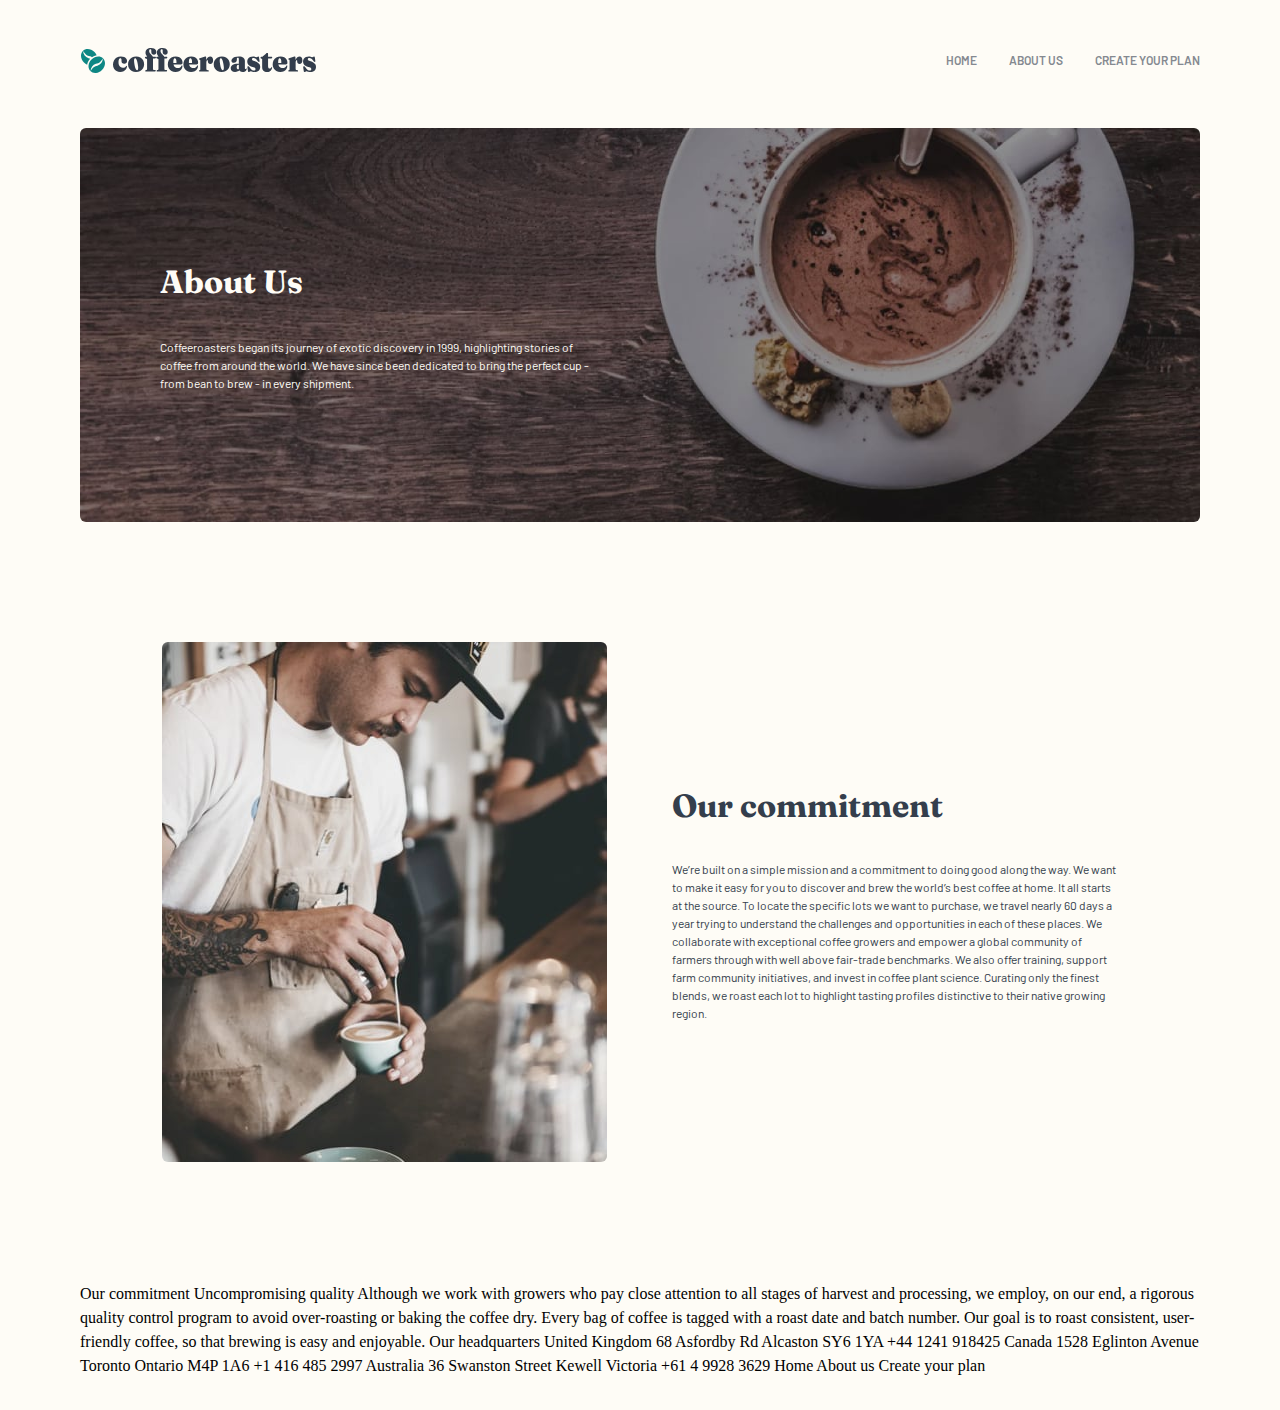
==== about.html @ 75336b0c "add about-commitment style" ====
<!DOCTYPE html>
<html lang="en">

<head>
  <meta charset="UTF-8">
  <meta name="viewport" content="width=device-width, initial-scale=1.0">

  <link rel="icon" type="image/png" sizes="32x32" href="./assets/favicon-32x32.png">

  <link rel="preconnect" href="https://fonts.googleapis.com">
  <link rel="preconnect" href="https://fonts.gstatic.com" crossorigin>
  <link href="https://fonts.googleapis.com/css2?family=Barlow:ital,wght@0,100;0,200;0,300;0,400;0,500;0,600;0,700;0,800;0,900;1,100;1,200;1,300;1,400;1,500;1,600;1,700;1,800;1,900&family=Fraunces:ital,opsz,wght@0,9..144,100..900;1,9..144,100..900&display=swap" rel="stylesheet">

  <link rel="stylesheet" href="index.css">
  <link rel="stylesheet" href="about.css">
  <script src="index.js" defer></script>

  <title>Frontend Mentor | Coffeeroasters subscription site</title>
</head>

<body>
  <header class="primary-header flex">
    <a href="index.html" class="logo"><img src="assets/shared/desktop/logo.svg" alt="Coffee Rosaters"></a>

    <button class="mobile-nav-toggle" aria-controls="primary-nav">
      <span class="sr-only" aria-expanded="false">Menu</span>
    </button>

    <nav class="primary-nav" id="primary-nav">
      <ul class="nav flex">
        <li><a href="index.html">Home</a></li>
        <li><a href="about.html">About Us</a></li>
        <li><a href="plan.html">Create Your Plan</a></li>
      </ul>
    </nav>
  </header>

  <main>
    <!-- banner -->
    <section class="banner text-light grid">
      <picture class="illustration">
        <source srcset="assets/about/desktop/image-hero-whitecup.jpg" media="(min-width:55rem)">
        <source srcset="assets/about/tablet/image-hero-whitecup.jpg" media="(min-width:35rem)">
        <img src="assets/about/mobile/image-hero-whitecup.jpg" alt="White cup coffee">
      </picture>

      <div class="banner-intro flex">
        <h1 class="fs-400">About Us</h1>
        <p class="ff-sans-2 fs-100">Coffeeroasters began its journey of exotic discovery in 1999, highlighting stories of 
        coffee from around the world. We have since been dedicated to bring the perfect cup - from 
        bean to brew - in every shipment.</p>
      </div>
    </section>

    <section class="commitment wrapper text-dark-grey grid">
      <picture>
        <source srcset="assets/about/desktop/image-commitment.jpg" media="(min-width:55rem)">
        <source srcset="assets/about/tablet/image-commitment.jpg" media="(min-width:35rem)">
        <img src="assets/about/mobile/image-commitment.jpg" alt="A guy is doing braista">
      </picture>

      <div class="commitment-content text-dark-grey">
        <h1>Our commitment</h1>
        <p class="ff-sans-2 fs-100">We’re built on a simple mission and a commitment to doing good along the way. We want to make it easy for you to discover and brew the world’s best coffee at home. It all starts at the source. To locate the specific lots we want to purchase, we travel nearly 60 days a year trying to understand the challenges and opportunities in each of these places. We collaborate with exceptional coffee growers and empower a global community of farmers through with well above fair-trade benchmarks. We also offer training, support farm community initiatives, and invest in coffee plant science. Curating only the finest blends, we roast each lot to highlight tasting profiles distinctive to their native growing region.
      </p>
      </div>
    </section>
  </main>
  Our commitment
  
  
  Uncompromising quality
  Although we work with growers who pay close attention to all stages of harvest and processing, 
  we employ, on our end, a rigorous quality control program to avoid over-roasting or baking the 
  coffee dry. Every bag of coffee is tagged with a roast date and batch number. Our goal is to roast 
  consistent, user-friendly coffee, so that brewing is easy and enjoyable.

  Our headquarters

  United Kingdom
  68 Asfordby Rd
  Alcaston
  SY6 1YA
  +44 1241 918425

  Canada
  1528 Eglinton Avenue
  Toronto
  Ontario M4P 1A6
  +1 416 485 2997

  Australia
  36 Swanston Street
  Kewell
  Victoria
  +61 4 9928 3629

  Home
  About us
  Create your plan
</body>

</html>
---- index.css ----
/* ------------------- */
/* Custom properties   */
/* ------------------- */

:root {
  /* colors */
  --clr-dark-cyan: 179 81% 29%;
  --clr-cyan: 179 55% 61%;
  --clr-dark-grey-blue: 215 19% 25%;
  --clr-pale: 25 94% 86%;
  --clr-light-cream: 43 78% 98%;
  --clr-grey: 215 5% 54%;

  /* font-sizes */
  --fs-100: .75rem;
  --fs-200: 1rem;
  --fs-300: 1.5rem;
  --fs-400: 2rem;
  --fs-500: 2.5rem;
  --fs-600: 4.5rem;
  --fs-700: 9.374rem;

  /* font-families */
  --ff-sans-1: "Fraunces", sans-serif;
  --ff-sans-2: "Barlow", sans-serif;
}

/* ------------------- */
/* Reset               */
/* ------------------- */

/* https://piccalil.li/blog/a-modern-css-reset */

/* Box sizing rules */
*,
*::before,
*::after {
  box-sizing: border-box;
}

/* Remove default margin */
body,
h1,
h2,
h3,
h4,
p,
figure,
blockquote,
dl,
dd {
  margin: 0;
  padding: 0;
}

/* Remove list styles on ul, ol elements with a list role, which suggests default styling will be removed */
ul[role='list'],
ol[role='list'] {
  list-style: none;
}

/* Set core root defaults */
html:focus-within {
  scroll-behavior: smooth;
}

/* Set core body defaults */
body {
  min-height: 100vh;
  text-rendering: optimizeSpeed;
  line-height: 1.5;
}

/* A elements that don't have a class get default styles */
a:not([class]) {
  text-decoration-skip-ink: auto;
}

/* Make images easier to work with */
img,
picture {
  max-width: 100%;
  display: block;
}

/* Inherit fonts for inputs and buttons */
input,
button,
textarea,
select {
  font: inherit;
}

/* Remove all animations, transitions and smooth scroll for people that prefer not to see them */
@media (prefers-reduced-motion: reduce) {
  html:focus-within {
   scroll-behavior: auto;
  }
  
  *,
  *::before,
  *::after {
    animation-duration: 0.01ms !important;
    animation-iteration-count: 1 !important;
    transition-duration: 0.01ms !important;
    scroll-behavior: auto !important;
  }
}

/* ------------------- */
/* Utility             */
/* ------------------- */

/* general */

body {
  padding: 2rem 1rem;
  background-color: hsl(var(--clr-light-cream));
}

@media (min-width: 50rem) {
  body {
    padding-inline: 5rem; 
  }
}

main {
  width: 100%;
}

.flex {
  display: flex;
  gap: var(--gap, 1rem);
}

.grid {
  display: grid;
  gap: var(--gap, 1rem);
}

.sr-only {
  display: none;
  position: absolute; 
  width: 1px;
  height: 1px;
  padding: 0;
  margin: -1px; 
  overflow: hidden;
  clip: rect(0, 0, 0, 0);
  white-space: nowrap; /* added line */
  border: 0;
}

a {
  text-decoration: none;
}

.text-center {
  text-align: center;
}

@media (min-width: 50rem) {
  .wrapper {
    padding-inline: 5.125rem;
  }
}

.item {
  display: grid;
  grid-template-columns: subgrid;
  gap: var(--gap, 1rem);
}

.item .img {
  justify-self: center;
}

@media (min-width: 35rem) {
  .item {
    text-align: left;
    grid-column: span 2;
    align-items: center;
  }
}

@media (min-width: 50rem) {
  .item {
    text-align: center;
    grid-column: span 1;
    grid-template-rows: 1fr 1fr;
    place-content: center;
  }

  .content {
    align-self: start;
  }

  .item .img {
    align-self: center;
    justify-self: center;
  }
}

/* colors */

.bg-dark-cyan { background-color: hsl( var(--clr-dark-cyan) );}
.bg-dark-grey { background-color: hsl( var(--clr-dark-grey-blue) );}
.bg-pale { background-color: hsl( var(--clr-pale) );}
.bg-light { background-color: hsl( var(--clr-light-cream) );}
.bg-grey { background-color: hsl( var(--clr-grey) );}

.text-dark-cyan { color: hsl( var(--clr-dark-cyan) );}
.text-dark-grey { color: hsl( var(--clr-dark-grey-blue) );}
.text-pale { color: hsl( var(--clr-pale) );}
.text-light { color: hsl( var(--clr-light-cream) );}
.text-grey { color: hsl( var(--clr-grey) );}

/* typhography */

h1, h2, .ff-sans-1 { font-family: var(--ff-sans-1);}
p, .ff-sans-2 { font-family: var(--ff-sans-2);}

.fs-100 { font-size: var(--fs-100);}

.fs-200 { font-size: var(--fs-200);}

.fs-300 { font-size: var(--fs-300); }

.fs-400 { font-size: var(--fs-400);}

.fs-500 { font-size: var(--fs-500); }

.fs-600 { font-size: var(--fs-600); }

.fs-700 {
  font-size: var(--fs-700);
  text-transform: lowercase;
}      

/* ------------------- */
/* Components          */
/* ------------------- */

.btn {
  padding: .875rem 2rem;
  border-radius: 6px;
  font-family: var(--ff-sans-1);
  font-size: 1.125rem;
  font-weight: 700;
  line-height: 2;
  color: hsl(var(--clr-light-cream) );
  background-color: hsl( var(--clr-dark-cyan) );
}

.btn:hover {
  background-color: hsl( var(--clr-cyan) );
  cursor: pointer;
}

.opt {
  padding: 2rem;
  border-radius: 6px;
  color: hsl( var(--clr-dark-grey-blue) );
}

.opt:hover {
  background-color: hsl( var(--pale) );
  cursor: pointer;
}

.opt:active {
  background-color: hsl( var(--clr-dark-grey-blue) );
  color: hsl( var(--clr-light-cream) );
}

.nav {
  --gap: 2rem;
  list-style: none;
  padding-inline-start: 0;
}

.nav a {
  font-family: var(--ff-sans-2);
  font-size: var(--fs-100);
  color: hsl(var(--clr-grey));
  font-weight: 600;
  text-transform: uppercase;
}

/* ------------------- */
/* Layout              */
/* ------------------- */

/* header */

.primary-header {
  justify-content: space-between;
  align-items: center;
  margin-bottom: 2.5rem;
}

.mobile-nav-toggle {
  display: none;
}

/* navigation */

.primary-nav a:hover {
  color:hsl( var(--clr-dark-grey-blue) );
}

@media (max-width: 35rem) {
  .primary-nav {
    display: none;

    position: fixed;
    inset: 3.8rem 1rem 0 1rem;
    background: hsl(var(--clr-light-cream) / .9);
    backdrop-filter: blur(.1rem);
    padding-top: 2rem;
  }

  .primary-nav[data-visible] {
    display: block;
  }

  .primary-nav > ul {
    display: grid;
    text-align: center;
    gap: 2rem;
  }

  .primary-nav a {
    font-family: var(--ff-sans-1);
    color: hsl( var(--clr-dark-grey-blue));
    font-size: var(--fs-200);
  }

  .mobile-nav-toggle {
    display: block;
    width: 1rem;
    aspect-ratio: 1;
    border: 0;
    background-color: transparent;
    background-image: url('assets/shared/mobile/icon-hamburger.svg');
    background-repeat: no-repeat;
    background-position: center;
  }

  .mobile-nav-toggle[aria-expanded="true"] {
    background-image: url('assets/shared/mobile/icon-close.svg');
  }
}

/* main */
section {
  margin-bottom: 7.5rem;
}

/* banner */

.banner {
  --gap: 1.875rem; 
  justify-items: center;
  align-items: center;
}

.banner > * {
  grid-column: 1/-1;
  grid-row: 1/-1;
}

.illustration {
  width: 100%;
}

.illustration img {
  border-radius: 6px;
  width: 100%;
}

.banner-intro {
  text-align: center;
  padding-inline: 1.375rem;
  flex-direction: column;
}

@media (min-width: 35rem) {
  .banner-intro {
    grid-column: 1/2;
    grid-row: 1/2;
    text-align: left;
    align-items: flex-start;
    gap: 2rem;
    padding-inline-start: min(5rem, 10%);
    padding-inline-end: min(10rem, 30%);
  }
}

@media (min-width: 50rem) {
  .banner-intro  p{
    padding-inline-end: max(10rem, 50%);
  }
}

/* collections */

.collections {
  --gap: 3rem;
}

.coffee img {
  max-width: 60%;
  position: relative;
  transform: translate(40%);
}

.content h2 {
  margin-bottom: 1rem;
}

.collections p {
  padding-inline: 4rem;
}

@media (min-width: 35rem) {
  .collections p {
    padding-inline-start: 0;
  }
}

@media (min-width: 50rem) {
  .collections {
    text-align: center;
    grid-template-columns: repeat(4, minmax(0, 1fr));
  }

  .collections p {
    padding-inline-end: 0;
    padding-inline: clamp(0, 4.925rem + 0.214vw, 8rem);
  }
}

/* why choose us */

.why-us {
  border-radius: 6px;
  grid-template-columns: 1.5rem 1fr 1.5rem;
  grid-template-rows: repeat(7, auto);
  row-gap: 2.5rem;
}

.why-us-intro {
  border-radius: 6px;
  grid-column: 1/-1;
  grid-row: 1/5;

  display: grid;
  grid-template-rows: subgrid;
  padding: 4rem 1.5rem;
}

.why-us-intro h1 {
  margin-bottom: 1.5rem;
}

.why-us-content {
  grid-column: 2/3;
  grid-row: 2/-1;
}

.why-us-content .item {
  padding: 2.8rem 2rem 2.8rem;
  border-radius: 6px;
}

.img {
  margin-bottom: 2.5rem;
}

@media (min-width: 35rem) {
  .img {
    margin-bottom: 0;;
  }

  .why-us-content {
    grid-template-columns: 10rem 1fr;
  }

  .why-us-intro p {
    padding-inline: clamp(5rem, 4.925rem + 0.214vw, 8rem);
  }
}

@media (min-width: 50rem) {
  .why-us-content {
    grid-template-columns: repeat(3, minmax(0, 1fr));
    grid-template-rows: auto;
  }
}

/* how it work */
.how-it-work {
  text-align: center;
}

.how-it-work h1 {
  margin-bottom: 2.8rem;
}

.numbered-items {
  --gap: 3rem;
  padding-inline-start: 0;
  margin-bottom: 5rem;
  counter-reset: count;
}

.numbered-items li {
  counter-increment: count;
  list-style-type: none;
  position: relative;
}

.numbered-items li::before {
  content: "0" counter(count);
  font-family: var(--ff-sans-1);
  font-size: var(--fs-600);
  font-weight: 700;
  color: hsl(var(--clr-pale) );
}

.circle {
  position: absolute;
  top: -5%;
  width: 30px;
  aspect-ratio: 1;
  border-radius: 50%;
  background-color: hsl(var(--clr-light-cream) );
  border: 2px solid hsl( var(--clr-dark-cyan) );
  display: none;
}

@media (min-width: 35rem) {
  .how-it-work {
    text-align: left;
  }

  .numbered-items {
    --gap: 2rem;
    grid-template-columns: repeat(3, 1fr);
    grid-template-rows: auto;
  }

  .numbered-items li:not(:last-child)::after {
    content: "";
    position: absolute;
    width: 100%;
    height: 2px;
    background-color: hsl(var(--clr-pale) );
    top: 0;
    left: 31px;
  }

  .numbered-items li {
    display: grid;
    grid-template-rows: subgrid;
    grid-row: span 3;
    padding-top: 2.8rem;
  }

  .circle {
    display: block;
  }
}

/* footer */

footer {
  padding-block: 3.125rem;
  justify-items: center;
}

.logo svg {
  width: 100%;
}

.footer-logo {
  fill: hsl(0 0 100%);
}

.footer-nav {
  flex-direction: column;
  text-align: center;
}

.footer-nav a:hover {
  color: hsl( var(--clr-light-cream) );
}

.social-links {
  --gap: 1.5rem;
  list-style: none;
  padding-inline-start: 0;
  align-items: center;
}

.social-links a:hover .icon {
  fill: hsl(var(--clr-pale));
  cursor: pointer;
}

@media (min-width: 35rem) {
  .footer-nav {
    flex-direction: row;
  }
}

@media (min-width: 50rem) {
  footer {
    padding-inline: 5rem;
    grid-template-columns: repeat(3, 1fr);
    align-items: center;
  }

  .logo, .footer-nav {
    justify-self: start;
  }

  .social-links {
    justify-self: end;
  }
}
---- about.css ----
@import url("index.css");

/* commitment */

.commitment {
  --gap: 2.9rem;
  text-align: center;
}

.commitment img {
  border-radius: 6px;
}

.commitment-content h1 {
  margin-block-end: 1.875rem;
}

@media (min-width: 35rem) {
  .commitment {
    --gap: 4rem;
    text-align: left;
    grid-template-columns: repeat(2, 1fr);
  }

  .commitment-content {
    justify-self: start;
    align-self: center;
  }
}
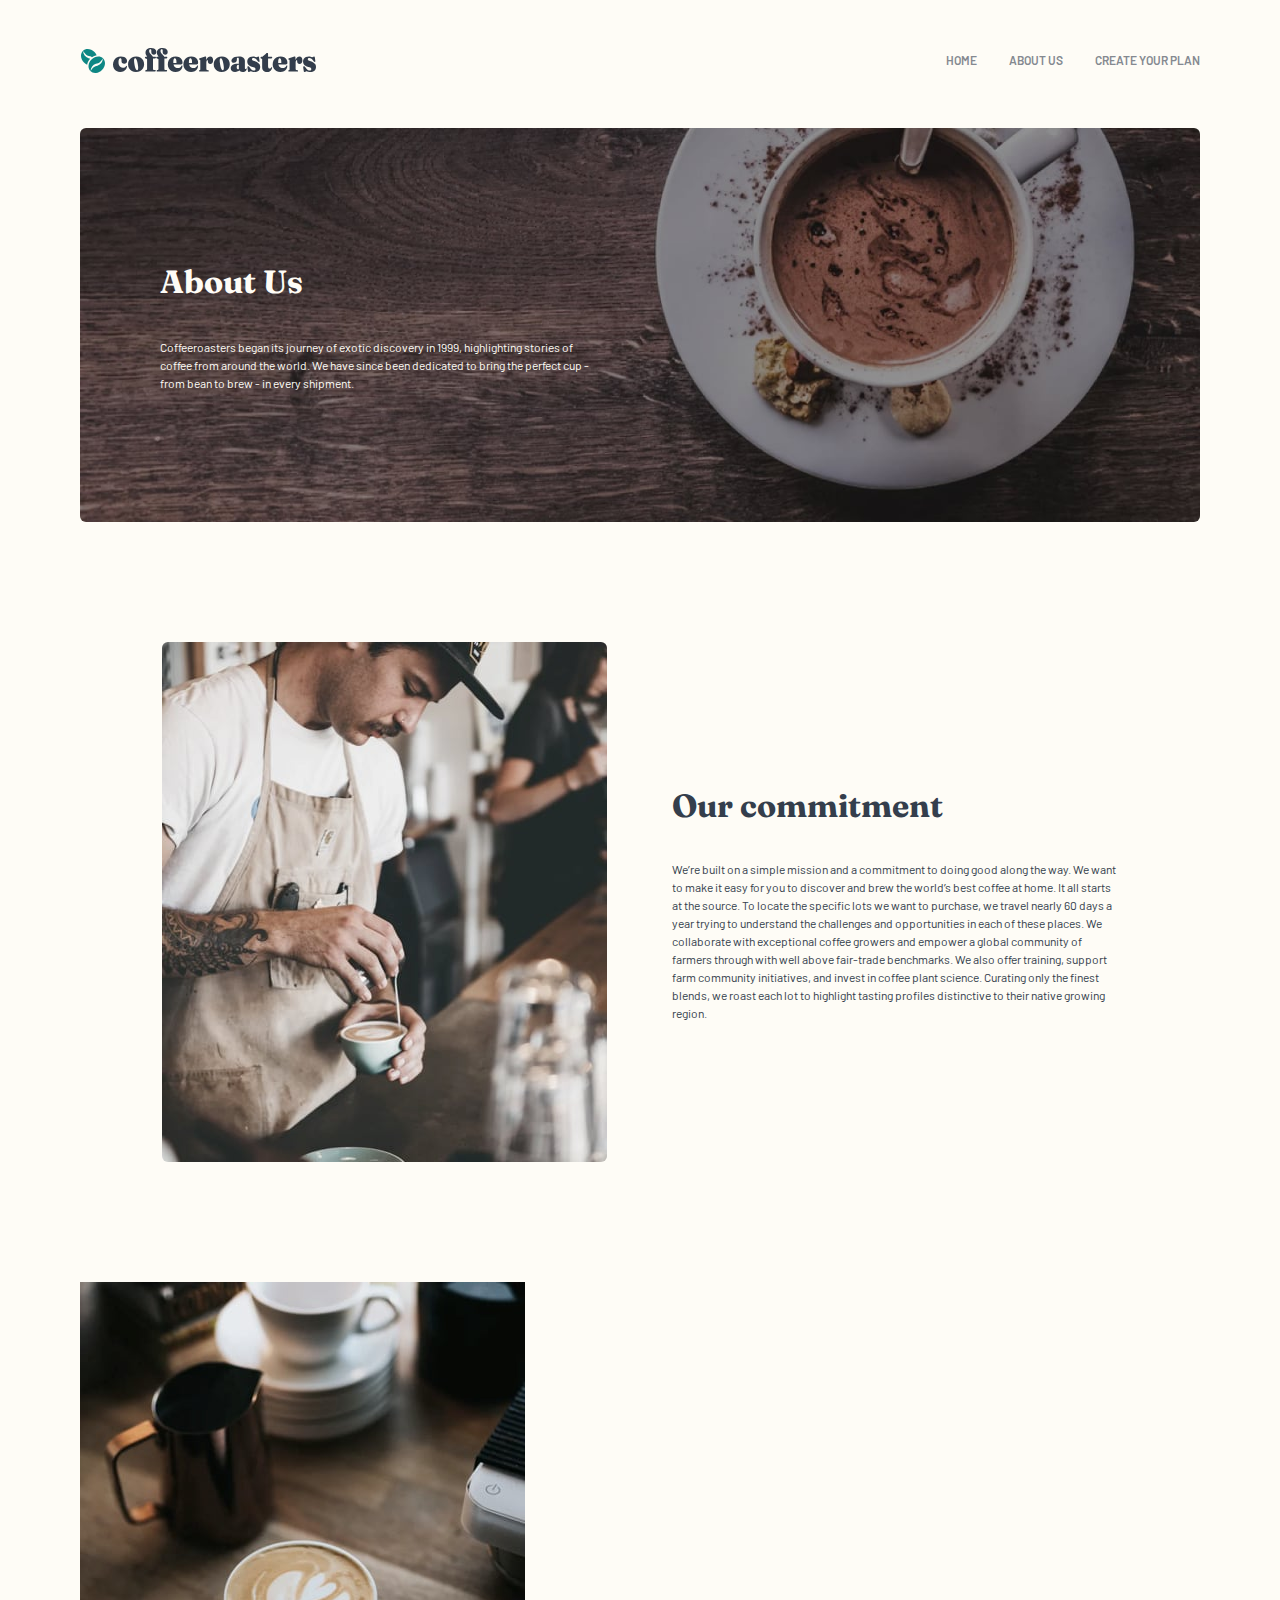
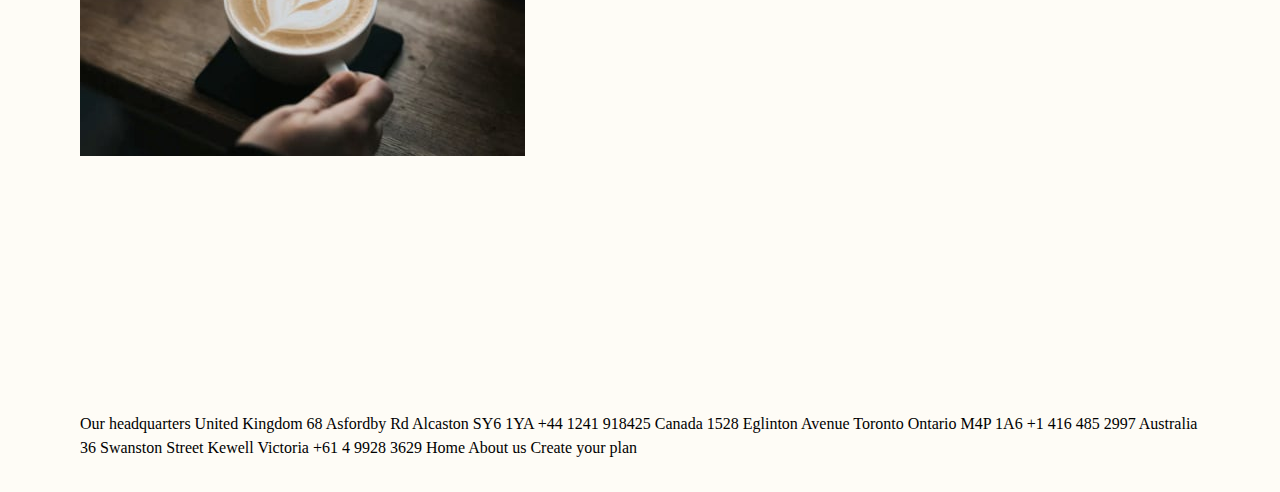
==== commit cef0d12a: "add quality markup" ====
--- a/about.html
+++ b/about.html
@@ -65,15 +65,25 @@
       </p>
       </div>
     </section>
+
+    <section class="quality-wrapper grid text-light">
+      <picture>
+        <source srcset="assets/about/desktop/image-quality.jpg" media="(min-width:55rem)">
+        <source srcset="assets/about/tablet/image-quality.jpg" media="(min-width:35rem)">
+        <img src="assets/about/mobile/image-quality.jpg" alt="Espresso coffee">
+      </picture>
+
+      <div class="quality-content">
+        <h1 class="ff-sans-1">Uncompromising quality</h1>
+        <p class="ff-sans-2">
+        Although we work with growers who pay close attention to all stages of harvest and processing, we employ, on our end, a rigorous quality control program to avoid over-roasting or baking the coffee dry. Every bag of coffee is tagged with a roast date and batch number. Our goal is to roast consistent, user-friendly coffee, so that brewing is easy and enjoyable.
+      </p>
+      </div>
+    </section>
   </main>
-  Our commitment
   
   
-  Uncompromising quality
-  Although we work with growers who pay close attention to all stages of harvest and processing, 
-  we employ, on our end, a rigorous quality control program to avoid over-roasting or baking the 
-  coffee dry. Every bag of coffee is tagged with a roast date and batch number. Our goal is to roast 
-  consistent, user-friendly coffee, so that brewing is easy and enjoyable.
+  
 
   Our headquarters
 
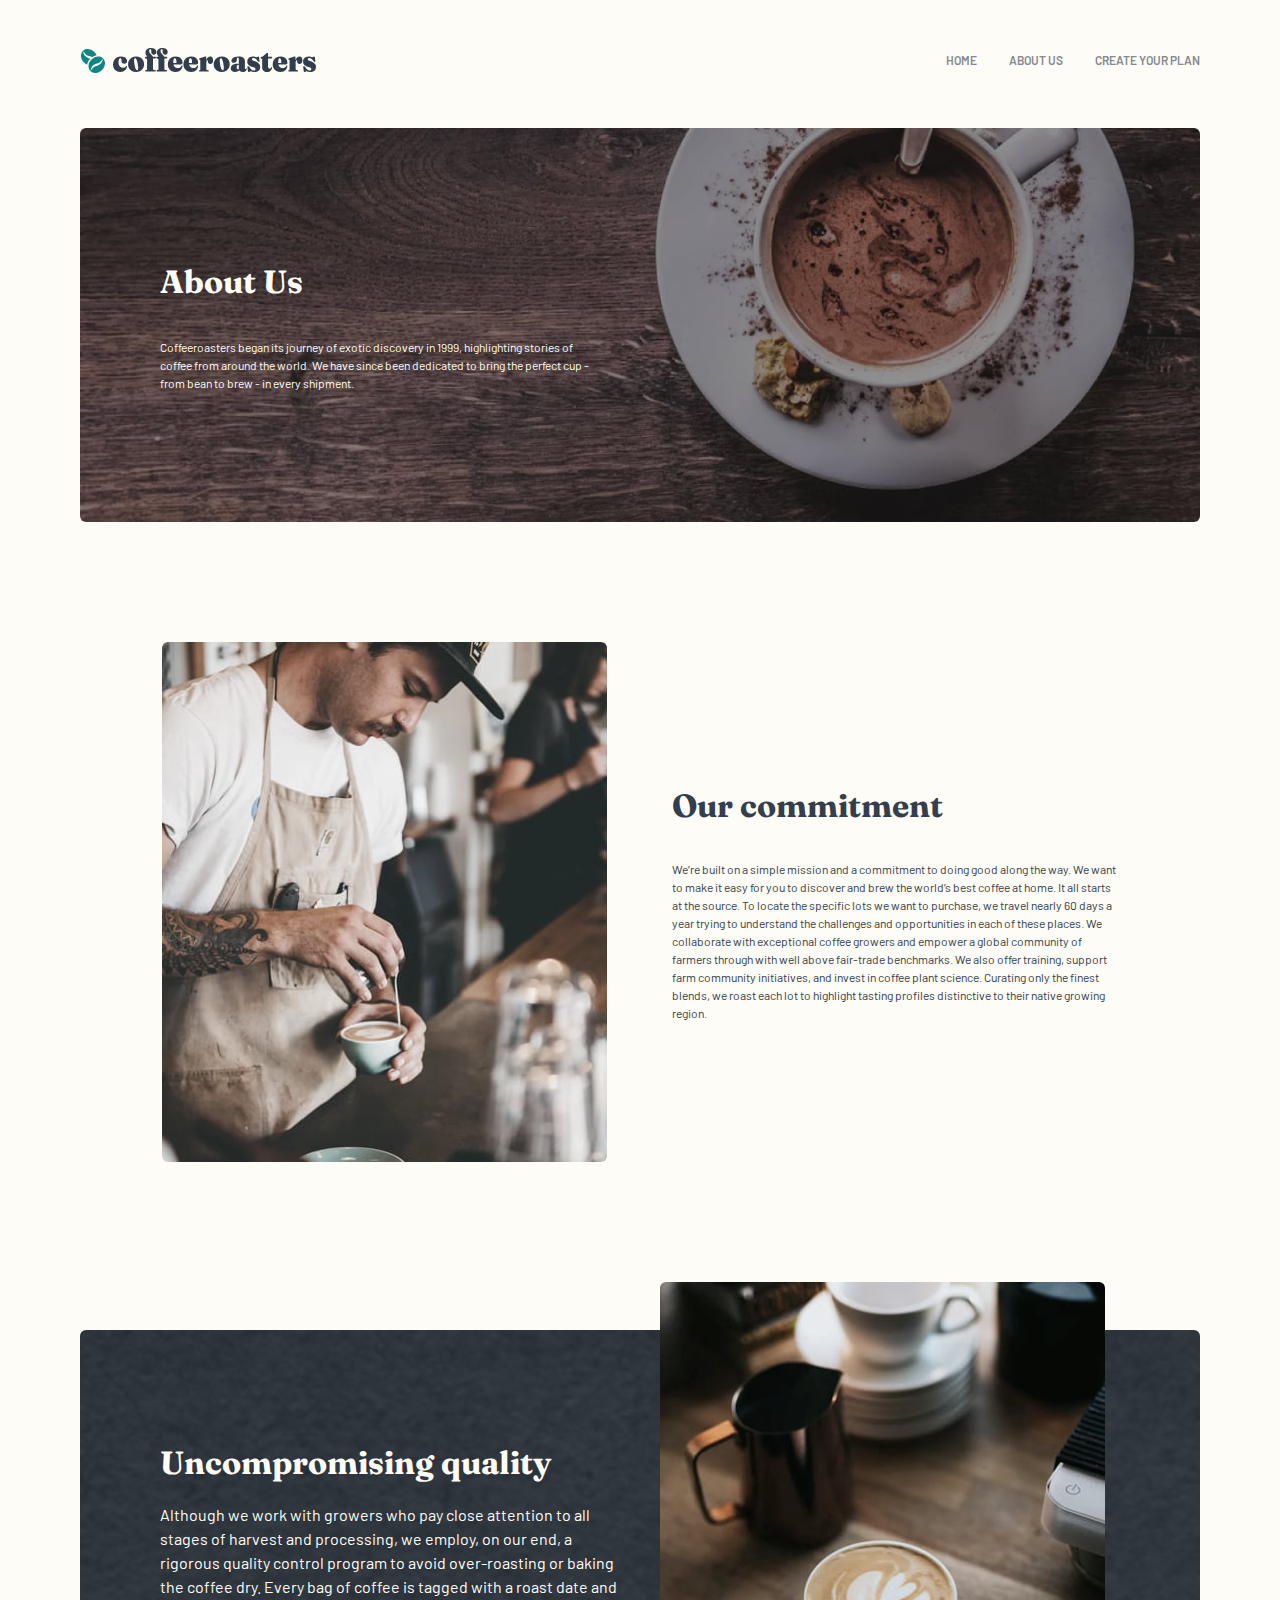
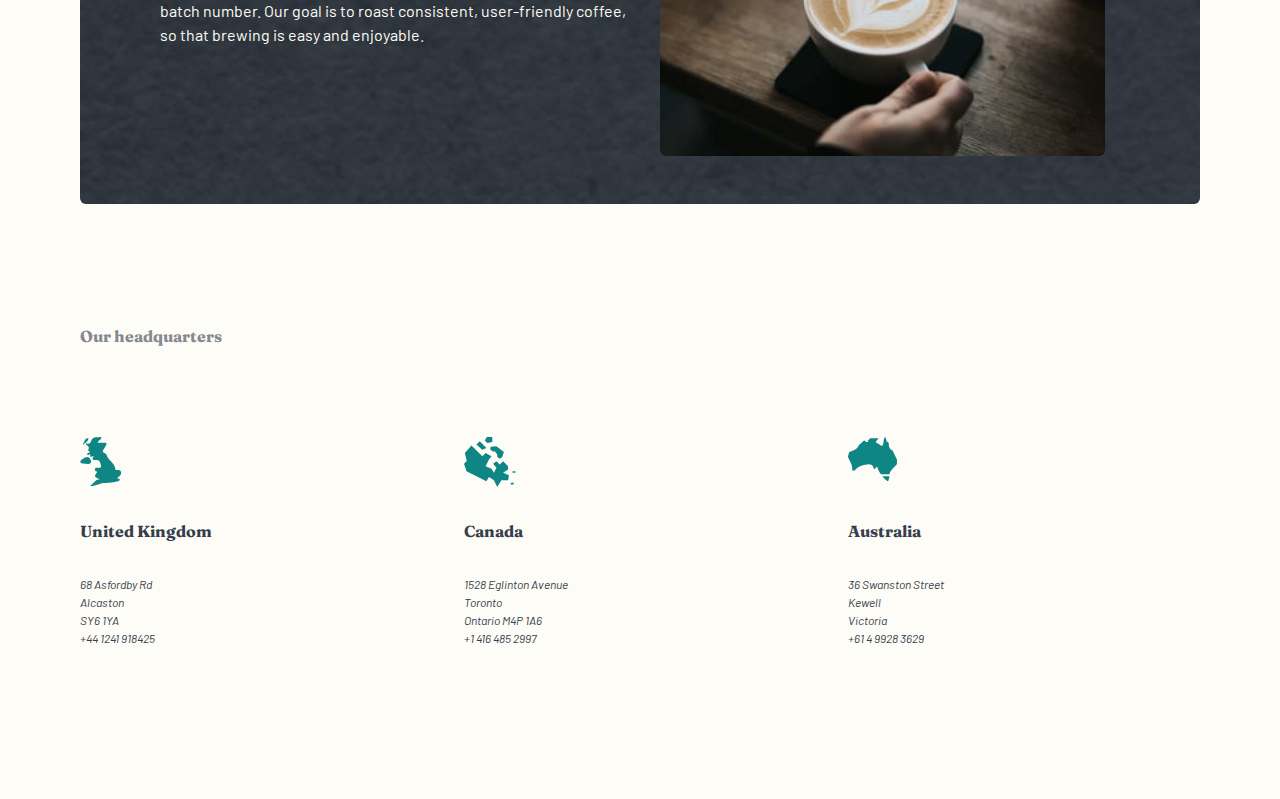
==== commit c0c1419f: "add about - headquarters markup" ====
--- a/about.html
+++ b/about.html
@@ -66,6 +66,7 @@
       </div>
     </section>
 
+    <!-- quality -->
     <section class="quality-wrapper grid text-light">
       <picture>
         <source srcset="assets/about/desktop/image-quality.jpg" media="(min-width:55rem)">
@@ -80,34 +81,45 @@
       </p>
       </div>
     </section>
+
+    <!-- headquarters -->
+    <section class="headquarters col-3">
+      <h1 class="fs-200 text-grey">Our headquarters</h1>
+
+      <ul class="numbered-items grid">
+        <li class="text-dark-grey grid">
+          <img src="assets/about/desktop/illustration-uk.svg" alt="UK" class="country">
+          <h2 class="fs-200">United Kingdom</h2>
+          <address id="United Kingdom" class="fs-100 ff-sans-2">
+            68 Asfordby Rd <br />
+            Alcaston <br />
+            SY6 1YA <br />
+            +44 1241 918425 <br />
+          </address>
+        </li>
+        <li class="text-dark-grey grid">
+          <img src="assets/about/desktop/illustration-canada.svg" alt="Canada" class="country">
+          <h2 class="fs-200">Canada</h2>
+          <address id="United Kingdom" class="fs-100 ff-sans-2">
+            1528 Eglinton Avenue <br />
+            Toronto <br />
+            Ontario M4P 1A6 <br />
+            +1 416 485 2997 <br />
+          </address>
+        </li>
+        <li class="text-dark-grey grid">
+          <img src="assets/about/desktop/illustration-australia.svg" alt="Australia" class="country">
+          <h2 class="fs-200">Australia</h2>
+          <address id="United Kingdom" class="fs-100 ff-sans-2">
+            36 Swanston Street <br />
+            Kewell <br />
+            Victoria <br />
+            +61 4 9928 3629 <br />
+          </address>
+        </li>
+      </ul>
+    </section>
   </main>
-  
-  
-  
-
-  Our headquarters
-
-  United Kingdom
-  68 Asfordby Rd
-  Alcaston
-  SY6 1YA
-  +44 1241 918425
-
-  Canada
-  1528 Eglinton Avenue
-  Toronto
-  Ontario M4P 1A6
-  +1 416 485 2997
-
-  Australia
-  36 Swanston Street
-  Kewell
-  Victoria
-  +61 4 9928 3629
-
-  Home
-  About us
-  Create your plan
 </body>
 
 </html>--- a/index.css
+++ b/index.css
@@ -287,6 +287,46 @@
   text-transform: uppercase;
 }
 
+.col-3 {
+  text-align: center;
+}
+
+.col-3 h1 {
+  margin-bottom: 2.8rem;
+}
+
+.numbered-items {
+  --gap: 3rem;
+  padding-inline-start: 0;
+  margin-bottom: 5rem;
+  counter-reset: count;
+}
+
+.numbered-items li {
+  counter-increment: count;
+  list-style-type: none;
+  position: relative;
+} 
+
+@media (min-width: 35rem) {
+  .col-3 {
+    text-align: left;
+  }
+
+  .numbered-items {
+    --gap: 2rem;
+    grid-template-columns: repeat(3, 1fr);
+    grid-template-rows: auto;
+  }
+
+  .numbered-items li {
+    display: grid;
+    grid-template-rows: subgrid;
+    grid-row: span 3;
+    padding-top: 2.8rem;
+  }
+}
+
 /* ------------------- */
 /* Layout              */
 /* ------------------- */
@@ -500,28 +540,8 @@
 }
 
 /* how it work */
-.how-it-work {
-  text-align: center;
-}
-
-.how-it-work h1 {
-  margin-bottom: 2.8rem;
-}
-
-.numbered-items {
-  --gap: 3rem;
-  padding-inline-start: 0;
-  margin-bottom: 5rem;
-  counter-reset: count;
-}
-
-.numbered-items li {
-  counter-increment: count;
-  list-style-type: none;
-  position: relative;
-}
-
-.numbered-items li::before {
+
+.how-it-work .numbered-items li::before {
   content: "0" counter(count);
   font-family: var(--ff-sans-1);
   font-size: var(--fs-600);
@@ -541,17 +561,7 @@
 }
 
 @media (min-width: 35rem) {
-  .how-it-work {
-    text-align: left;
-  }
-
-  .numbered-items {
-    --gap: 2rem;
-    grid-template-columns: repeat(3, 1fr);
-    grid-template-rows: auto;
-  }
-
-  .numbered-items li:not(:last-child)::after {
+  .how-it-work .numbered-items li:not(:last-child)::after {
     content: "";
     position: absolute;
     width: 100%;
--- a/about.css
+++ b/about.css
@@ -26,4 +26,69 @@
     justify-self: start;
     align-self: center;
   }
+}
+
+/* quality */ 
+
+.quality-wrapper {
+  text-align: center;
+  grid-template-columns: 1.5rem 1fr 1.5rem;
+  grid-template-rows: repeat(4, auto);
+  /* place-items: center; */
+}
+
+.quality-wrapper picture {
+  grid-column: 2/3;
+  grid-row: 1/3;
+  z-index: 1;
+  justify-self: center;
+}
+
+.quality-wrapper img {
+  border-radius: 6px;
+}
+
+.quality-content {
+  grid-column: 1/-1;
+  grid-row: 2/5;
+  display: grid;
+  grid-template-rows: subgrid;
+  padding-block-end: 3.75rem;
+  padding-inline: 1.5rem;
+  background-image: url("assets/about/mobile/bg-quality.png");
+  background-repeat: no-repeat;
+  background-size: cover;
+  border-radius: 6px;
+}
+
+.quality-content h1 {
+  grid-row: 2/3;
+}
+
+.quality-content p {
+  grid-row: 3/4;
+}
+
+@media (min-width: 55rem) {
+  .quality-wrapper {
+    text-align: left;
+    grid-template-columns: repeat(4, 1fr);
+    grid-template-rows: 2rem repeat(4, auto) 2rem;
+  }
+
+  .quality-wrapper picture {
+    grid-column: 3/-1;
+    grid-row: 1/6;
+    margin-inline-end: 5.25rem;
+  }
+
+  .quality-content {
+    grid-row: 2/-1;
+    grid-template-columns: subgrid;
+    padding-inline-start: 5rem;
+  }
+
+  .quality-content > * {
+    grid-column: 1/3
+  }
 }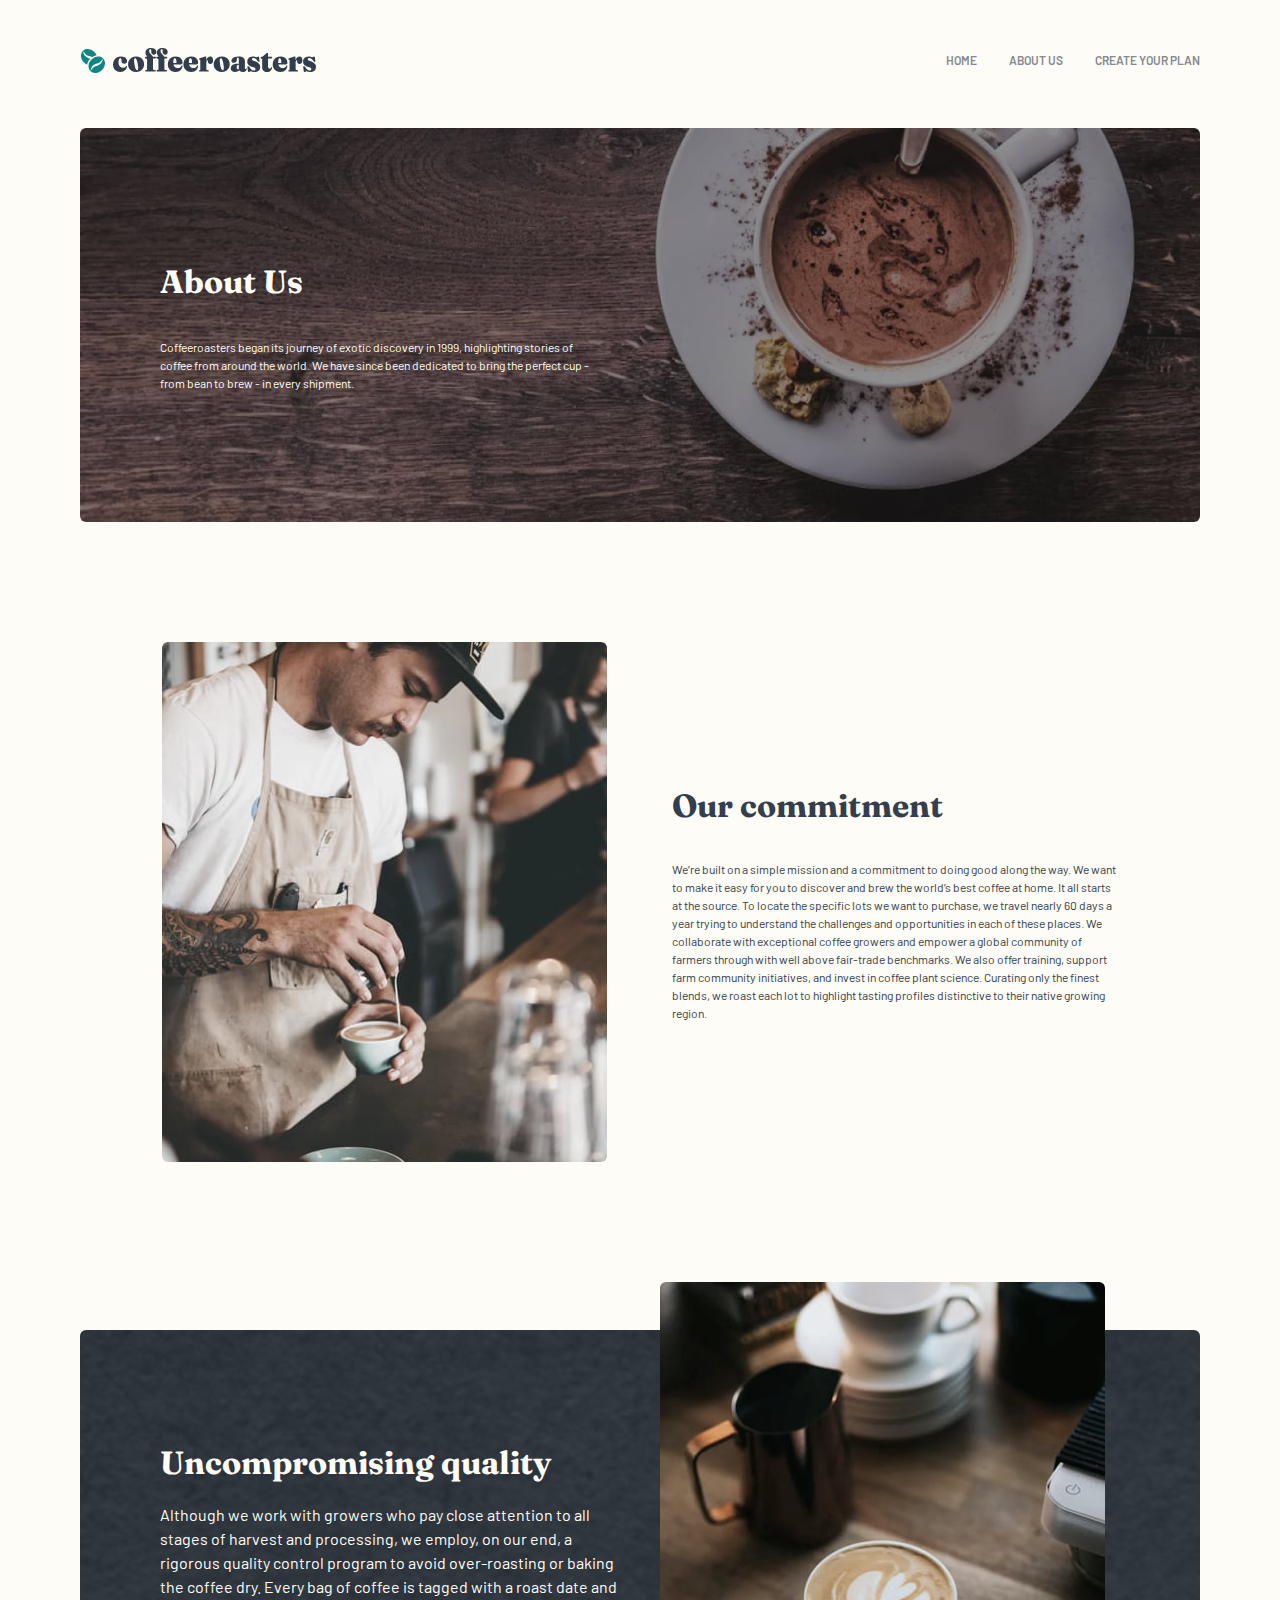
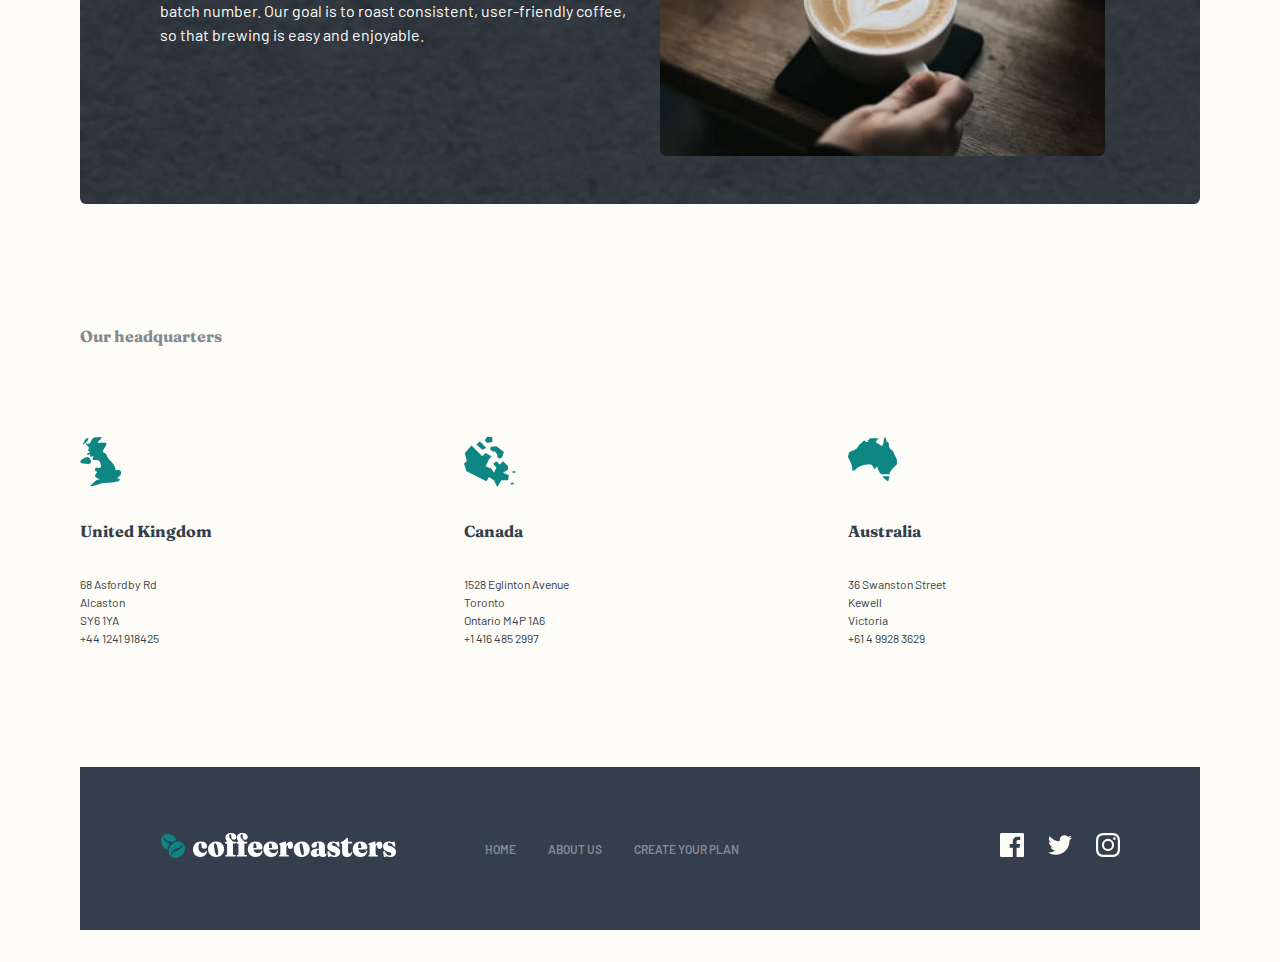
==== commit 3ead9781: "add about footer" ====
--- a/about.html
+++ b/about.html
@@ -120,6 +120,35 @@
       </ul>
     </section>
   </main>
+
+  <!-- footer -->
+  <footer class="bg-dark-grey grid">
+    <a href="index.html" class="logo" aria-label="Coffee Roasters">
+      <svg width="237" height="27" xmlns="http://www.w3.org/2000/svg" focusable="false" aria-hidden="true"><g fill-rule="nonzero" fill="none"><path class="footer-logo"d="M40.237 24.95c1.304 0 2.444-.237 3.422-.71.978-.474 1.755-1.124 2.331-1.95.576-.827.907-1.78.994-2.86.011-.199-.019-.345-.09-.438a.374.374 0 00-.268-.157.623.623 0 00-.27.066c-.092.044-.22.143-.382.297-.294.562-.712.962-1.255 1.199-.544.237-1.217.355-2.021.355-.804 0-1.521-.21-2.152-.628-.63-.419-1.127-1.047-1.491-1.884-.364-.838-.546-1.874-.546-3.108 0-.86.079-1.581.236-2.165.158-.584.38-1.022.669-1.314.287-.292.61-.438.97-.438.358 0 .635.138.83.413.196.276.294.683.294 1.223v1.058c0 .893.23 1.595.693 2.108.461.512 1.138.768 2.029.768.87 0 1.556-.25 2.062-.752.505-.501.757-1.193.757-2.074 0-.838-.241-1.595-.725-2.273-.483-.678-1.184-1.215-2.102-1.612-.919-.396-2.046-.595-3.382-.595-1.565 0-2.934.35-4.108 1.05a7.38 7.38 0 00-2.746 2.86C33.33 14.594 33 15.963 33 17.495c0 1.587.315 2.934.945 4.041a6.4 6.4 0 002.584 2.537c1.092.584 2.328.876 3.708.876zm15.728-.033c1.619 0 3.04-.336 4.262-1.008 1.222-.672 2.179-1.584 2.869-2.735.69-1.152 1.034-2.455 1.034-3.91 0-1.531-.33-2.881-.994-4.05a7.107 7.107 0 00-2.77-2.743c-1.185-.661-2.57-.992-4.157-.992-1.597 0-3.01.342-4.237 1.025-1.228.683-2.19 1.606-2.885 2.769-.696 1.162-1.043 2.47-1.043 3.925 0 1.521.331 2.86.994 4.017a7.067 7.067 0 002.779 2.719c1.19.656 2.572.983 4.148.983zm1.239-1.719c-.337.066-.666-.082-.987-.446-.32-.364-.624-.975-.912-1.835-.288-.86-.563-1.989-.823-3.388-.25-1.4-.392-2.551-.424-3.455-.033-.903.032-1.586.195-2.05.163-.462.413-.732.75-.81.337-.065.666.084.986.447.32.364.628.975.921 1.835.294.86.57 1.989.831 3.388.261 1.4.405 2.554.432 3.463.027.91-.043 1.595-.212 2.058-.168.463-.42.727-.757.793zm17.781 1.422c.511 0 .766-.254.766-.76 0-.22-.06-.394-.179-.521-.12-.127-.304-.207-.554-.24l-1.402-.215a.589.589 0 01-.448-.297c-.092-.166-.138-.402-.138-.711V11.579h1.157c.608 0 1.054-.105 1.336-.315.283-.209.424-.479.424-.81 0-.22-.068-.382-.204-.487-.136-.105-.328-.157-.578-.157H72.75l-.015-.087a1.998 1.998 0 00-.264-.64l-.07-.108a8.286 8.286 0 00-.905-1.09 36.96 36.96 0 01-1.075-1.158 6.526 6.526 0 01-.905-1.297 3.138 3.138 0 01-.367-1.488c0-.518.104-.914.31-1.19.207-.275.51-.413.913-.413.315 0 .549.09.7.273.153.181.229.465.229.85v1.472c0 .837.239 1.51.717 2.016.478.507 1.108.76 1.89.76.707 0 1.286-.217 1.736-.652.451-.435.677-1.088.677-1.959 0-.738-.19-1.419-.57-2.041-.38-.623-.954-1.121-1.72-1.496S72.302 1 71.139 1c-1.804 0-3.195.433-4.173 1.298-.977.865-1.466 2.019-1.466 3.462 0 .606.081 1.116.244 1.53.163.412.348.768.554 1.065l.554.802c.123.178.199.363.23.556l.01.097h-1.43a.83.83 0 00-.508.145L65.1 10a.637.637 0 00-.203.488c0 .198.054.366.162.504.11.137.288.267.538.388l.946.314c.206.088.347.185.423.29a.643.643 0 01.115.388v9.554c0 .286-.05.507-.147.66a.73.73 0 01-.408.315l-.7.215a.978.978 0 00-.432.297.77.77 0 00-.139.48c0 .231.068.41.204.537.136.126.312.19.53.19h8.996zm11.377 0c.51 0 .766-.254.766-.76 0-.22-.06-.394-.18-.521-.119-.127-.304-.207-.554-.24l-1.401-.215a.589.589 0 01-.448-.297c-.093-.166-.139-.402-.139-.711V11.579h1.157c.609 0 1.054-.105 1.337-.315.282-.209.423-.479.423-.81 0-.22-.067-.382-.203-.487-.136-.105-.329-.157-.579-.157h-2.414l-.015-.087a1.998 1.998 0 00-.264-.64l-.07-.108a8.286 8.286 0 00-.904-1.09 36.96 36.96 0 01-1.076-1.158 6.526 6.526 0 01-.904-1.297 3.138 3.138 0 01-.367-1.488c0-.518.103-.914.31-1.19.206-.275.51-.413.912-.413.315 0 .55.09.701.273.152.181.228.465.228.85v1.472c0 .837.24 1.51.718 2.016.478.507 1.108.76 1.89.76.706 0 1.285-.217 1.736-.652.45-.435.676-1.088.676-1.959 0-.738-.19-1.419-.57-2.041-.38-.623-.954-1.121-1.72-1.496S83.678 1 82.515 1c-1.803 0-3.194.433-4.172 1.298-.978.865-1.467 2.019-1.467 3.462 0 .606.082 1.116.245 1.53.163.412.347.768.554 1.065l.554.802c.122.178.198.363.229.556l.011.097h-1.43a.83.83 0 00-.509.145l-.053.045a.637.637 0 00-.204.488c0 .198.054.366.163.504.109.137.288.267.538.388l.945.314c.207.088.348.185.424.29a.643.643 0 01.114.388v9.554c0 .286-.049.507-.147.66a.73.73 0 01-.407.315l-.701.215a.978.978 0 00-.432.297.77.77 0 00-.138.48c0 .231.067.41.203.537.136.126.313.19.53.19h8.997zm9.11.33c1.38 0 2.598-.27 3.652-.81 1.054-.54 1.874-1.258 2.46-2.157.588-.898.881-1.887.881-2.966 0-.21-.038-.359-.114-.447a.353.353 0 00-.277-.132.64.64 0 00-.27.074c-.102.05-.22.146-.35.29-.228.705-.676 1.256-1.344 1.653-.668.396-1.437.595-2.306.595-1.359 0-2.445-.466-3.26-1.397-.478-.546-.816-1.273-1.013-2.18l-.016-.076h7.45c.472 0 .841-.125 1.11-.374l.064-.064c.272-.292.407-.692.407-1.199 0-1.168-.274-2.228-.823-3.181-.548-.954-1.333-1.708-2.355-2.265-1.021-.556-2.238-.835-3.65-.835-1.663 0-3.087.33-4.271.992a6.684 6.684 0 00-2.714 2.769c-.624 1.184-.937 2.564-.937 4.14 0 1.499.323 2.818.97 3.959A6.821 6.821 0 0091.463 24c1.152.634 2.489.95 4.01.95zm-2.127-8.878a12.966 12.966 0 01-.024-.791c0-1.036.076-1.851.229-2.446.152-.595.347-1.017.586-1.265.24-.248.506-.372.799-.372.38 0 .736.325 1.068.976.33.65.497 1.73.497 3.24 0 .462-.207.693-.62.693h-2.533l-.002-.035zm17.71 8.878c1.38 0 2.596-.27 3.65-.81 1.054-.54 1.875-1.258 2.461-2.157.587-.898.88-1.887.88-2.966 0-.21-.038-.359-.114-.447a.353.353 0 00-.277-.132.64.64 0 00-.269.074c-.103.05-.22.146-.35.29-.228.705-.676 1.256-1.345 1.653-.668.396-1.437.595-2.306.595-1.358 0-2.445-.466-3.26-1.397-.477-.546-.815-1.273-1.013-2.18l-.016-.076h7.451c.471 0 .841-.125 1.109-.374l.065-.064c.271-.292.407-.692.407-1.199 0-1.168-.274-2.228-.823-3.181-.549-.954-1.334-1.708-2.355-2.265-1.022-.556-2.239-.835-3.651-.835-1.663 0-3.086.33-4.27.992a6.684 6.684 0 00-2.714 2.769c-.625 1.184-.937 2.564-.937 4.14 0 1.499.323 2.818.97 3.959A6.821 6.821 0 00107.044 24c1.152.634 2.488.95 4.01.95zm-2.129-8.878a12.966 12.966 0 01-.023-.791c0-1.036.076-1.851.228-2.446.152-.595.348-1.017.587-1.265s.505-.372.798-.372c.38 0 .737.325 1.068.976.331.65.497 1.73.497 3.24 0 .462-.206.693-.62.693h-2.533l-.002-.035zm19.079 8.548c.26 0 .46-.069.595-.207a.732.732 0 00.204-.537.82.82 0 00-.147-.488c-.098-.137-.26-.223-.489-.256l-1.222-.248a.647.647 0 01-.457-.339c-.098-.181-.146-.427-.146-.735v-5.818c0-.65.038-1.185.114-1.604.076-.418.187-.73.334-.933.146-.204.318-.306.513-.306.196 0 .337.071.424.215.087.143.136.341.147.595l.016.66c.022.75.225 1.329.611 1.736.386.408.98.612 1.785.612.826 0 1.5-.298 2.02-.893.522-.595.783-1.526.783-2.793 0-1.278-.25-2.231-.75-2.86-.5-.628-1.217-.942-2.151-.942-.771 0-1.483.24-2.135.72-.652.479-1.176 1.211-1.573 2.198a6.529 6.529 0 00-.182.515l-.028.094-.124-2.568c-.029-.304-.082-.525-.158-.663l-.03-.048c-.092-.132-.23-.198-.415-.198-.13 0-.288.022-.473.066a4.95 4.95 0 00-.684.231l-4.63 1.34c-.26.098-.445.217-.553.355a.74.74 0 00-.163.47.64.64 0 00.106.38c.07.1.182.194.334.282l.424.05a.618.618 0 01.301.272c.06.116.09.306.09.57v8.397c0 .33-.027.568-.082.71a.552.552 0 01-.293.315l-.375.149c-.141.099-.253.206-.334.322a.743.743 0 00-.122.438c0 .231.068.413.203.545.136.133.324.199.563.199h8.149zm13.626.297c1.619 0 3.04-.336 4.262-1.008 1.222-.672 2.178-1.584 2.868-2.735.69-1.152 1.035-2.455 1.035-3.91 0-1.531-.331-2.881-.994-4.05a7.107 7.107 0 00-2.77-2.743c-1.185-.661-2.57-.992-4.157-.992-1.597 0-3.01.342-4.238 1.025-1.227.683-2.189 1.606-2.884 2.769-.696 1.162-1.043 2.47-1.043 3.925 0 1.521.33 2.86.994 4.017a7.067 7.067 0 002.779 2.719c1.19.656 2.572.983 4.148.983zm1.238-1.719c-.336.066-.665-.082-.986-.446-.32-.364-.624-.975-.912-1.835-.288-.86-.563-1.989-.824-3.388-.25-1.4-.39-2.551-.423-3.455-.033-.903.032-1.586.195-2.05.163-.462.413-.732.75-.81.337-.065.666.084.986.447.32.364.628.975.921 1.835.293.86.57 1.989.831 3.388.261 1.4.405 2.554.432 3.463.027.91-.043 1.595-.212 2.058-.168.463-.42.727-.758.793zm19.852 1.752c.913 0 1.663-.168 2.25-.504.586-.336 1.023-.735 1.311-1.198.288-.463.432-.887.432-1.273a.751.751 0 00-.106-.413.324.324 0 00-.285-.165.32.32 0 00-.147.033.325.325 0 00-.114.099c-.054.198-.138.336-.252.413a.643.643 0 01-.367.116c-.185 0-.323-.064-.416-.19-.092-.127-.138-.295-.138-.504v-7.306c0-1.455-.492-2.581-1.475-3.38-.984-.8-2.524-1.199-4.62-1.199-1.63 0-2.992.204-4.084.612-1.092.408-1.912.928-2.46 1.562-.55.634-.824 1.28-.824 1.942 0 .705.204 1.242.611 1.612.408.369.997.553 1.769.553.945 0 1.69-.256 2.233-.768.543-.513.815-1.177.815-1.992v-1.256c0-.309.095-.548.285-.72.19-.17.426-.255.709-.255.304 0 .546.113.725.338.18.226.27.532.27.918l-.001 4.818-.087-.019a5.455 5.455 0 00-.91-.087l-.176-.001c-2.337 0-4.078.396-5.224 1.19-1.146.793-1.72 1.9-1.72 3.322 0 1.08.394 1.967 1.182 2.661.788.694 1.834 1.041 3.137 1.041.978 0 1.891-.2 2.739-.603.635-.302 1.152-.698 1.55-1.188l.022-.03.024.075c.125.357.354.677.688.96l.103.084c.603.468 1.454.702 2.551.702zm-4.563-2.578c-.435 0-.786-.18-1.052-.537-.266-.358-.4-.907-.4-1.645 0-.771.129-1.355.384-1.752s.595-.595 1.019-.595c.25 0 .467.025.652.074l.08.025v4.242l-.052.03c-.174.09-.353.142-.538.155l-.093.003zM174.212 25c1.934 0 3.417-.446 4.45-1.339 1.032-.892 1.548-2.11 1.548-3.653 0-.936-.174-1.757-.522-2.463-.348-.705-.956-1.33-1.825-1.876-.87-.545-2.092-1.06-3.668-1.545-.586-.187-1.04-.377-1.36-.57-.321-.193-.541-.4-.66-.62-.12-.22-.18-.457-.18-.71 0-.376.136-.679.408-.91.271-.231.673-.347 1.206-.347.739 0 1.437.248 2.094.744.657.496 1.383 1.344 2.176 2.545.206.254.413.438.62.554.206.116.401.151.586.107a.574.574 0 00.424-.454c.054-.237.043-.576-.033-1.017l-.424-3.041c-.043-.32-.125-.545-.244-.678a.607.607 0 00-.473-.198c-.174 0-.39.06-.652.182-.26.121-.519.245-.774.372-.255.126-.448.19-.578.19-.12 0-.297-.066-.53-.199-.234-.132-.562-.264-.986-.396-.424-.133-.973-.199-1.646-.199-1.12 0-2.127.204-3.024.612-.896.408-1.603.989-2.119 1.744-.516.755-.774 1.655-.774 2.702 0 .926.193 1.736.579 2.43.386.694.975 1.29 1.768 1.785.793.496 1.793.898 3 1.207.781.209 1.382.421 1.8.636.418.215.706.45.864.703.158.253.236.534.236.842 0 .408-.136.744-.407 1.009-.272.264-.685.396-1.239.396a3.417 3.417 0 01-1.491-.338c-.473-.226-.96-.615-1.459-1.166-.5-.55-1.06-1.305-1.679-2.264-.184-.254-.394-.43-.627-.53a.84.84 0 00-.71.017c-.227.089-.374.276-.44.562-.064.287-.048.64.05 1.058l.505 3.29c.076.33.185.55.326.66.141.11.293.166.456.166.185 0 .41-.06.677-.182l.798-.363c.267-.122.481-.182.644-.182.163 0 .378.06.644.182a7.51 7.51 0 001.043.363c.43.121.97.182 1.622.182zm12.908-.05c.978 0 1.826-.19 2.543-.57a4.366 4.366 0 001.703-1.587c.418-.677.666-1.462.742-2.355.01-.253-.025-.421-.106-.504a.242.242 0 00-.286-.058c-.13.198-.266.397-.407.595-.141.198-.29.377-.448.537-.158.16-.334.29-.53.389-.195.099-.407.148-.636.148-.532 0-.937-.198-1.214-.595-.277-.396-.415-1.008-.415-1.834v-7.537h2.444c.555 0 .97-.096 1.244-.286l.06-.045c.272-.22.408-.485.408-.793 0-.22-.065-.383-.196-.488-.13-.105-.315-.157-.554-.157h-3.407V6.85c0-.294-.055-.518-.167-.672l-.044-.055c-.142-.154-.337-.231-.587-.231a1.21 1.21 0 00-.652.206 2.83 2.83 0 00-.652.603l-3.015 2.53c-.185.23-.332.385-.44.462a.541.541 0 01-.31.116h-.799a.861.861 0 00-.603.223.738.738 0 00-.244.57c0 .188.027.345.081.471.055.127.174.235.359.323l.766.248c.174.077.283.176.326.297.043.121.065.298.065.53v7.47c0 1.73.416 2.997 1.247 3.802.831.804 2.073 1.206 3.724 1.206zm13.218 0c1.38 0 2.597-.27 3.651-.81 1.054-.54 1.875-1.258 2.462-2.157.586-.898.88-1.887.88-2.966 0-.21-.038-.359-.114-.447a.353.353 0 00-.278-.132.64.64 0 00-.268.074c-.104.05-.22.146-.35.29-.23.705-.677 1.256-1.346 1.653-.668.396-1.437.595-2.306.595-1.358 0-2.445-.466-3.26-1.397-.477-.546-.815-1.273-1.013-2.18l-.016-.076h7.451c.472 0 .841-.125 1.109-.374l.065-.064c.271-.292.407-.692.407-1.199 0-1.168-.274-2.228-.823-3.181-.549-.954-1.334-1.708-2.355-2.265-1.022-.556-2.238-.835-3.651-.835-1.662 0-3.086.33-4.27.992a6.684 6.684 0 00-2.714 2.769c-.625 1.184-.937 2.564-.937 4.14 0 1.499.323 2.818.97 3.959A6.821 6.821 0 00196.329 24c1.152.634 2.488.95 4.01.95zm-2.128-8.878a12.966 12.966 0 01-.023-.791c0-1.036.076-1.851.228-2.446.152-.595.348-1.017.587-1.265.24-.248.505-.372.799-.372.38 0 .736.325 1.067.976.332.65.497 1.73.497 3.24 0 .462-.206.693-.619.693h-2.534l-.002-.035zm19.08 8.548c.26 0 .458-.069.594-.207a.732.732 0 00.204-.537.82.82 0 00-.147-.488c-.098-.137-.26-.223-.489-.256l-1.222-.248a.647.647 0 01-.457-.339c-.097-.181-.146-.427-.146-.735v-5.818c0-.65.038-1.185.114-1.604.076-.418.187-.73.334-.933.147-.204.318-.306.513-.306.196 0 .337.071.424.215.087.143.136.341.147.595l.016.66c.022.75.225 1.329.611 1.736.386.408.98.612 1.785.612.826 0 1.5-.298 2.021-.893.522-.595.782-1.526.782-2.793 0-1.278-.25-2.231-.75-2.86-.5-.628-1.216-.942-2.15-.942-.772 0-1.484.24-2.136.72-.652.479-1.176 1.211-1.573 2.198a6.529 6.529 0 00-.182.515l-.028.095-.124-2.569c-.029-.304-.081-.525-.158-.663l-.03-.048c-.092-.132-.23-.198-.415-.198-.13 0-.288.022-.473.066a4.95 4.95 0 00-.684.231l-4.629 1.34c-.26.098-.446.217-.554.355a.74.74 0 00-.163.47.64.64 0 00.106.38c.07.1.182.194.334.282l.424.05a.618.618 0 01.301.272c.06.116.09.306.09.57v8.397c0 .33-.027.568-.082.71a.552.552 0 01-.293.315l-.375.149c-.141.099-.253.206-.334.322a.743.743 0 00-.122.438c0 .231.068.413.203.545.136.133.324.199.563.199h8.15zm12.712.38c1.934 0 3.417-.446 4.45-1.339 1.032-.892 1.548-2.11 1.548-3.653 0-.936-.174-1.757-.522-2.463-.347-.705-.956-1.33-1.825-1.876-.87-.545-2.092-1.06-3.667-1.545-.587-.187-1.04-.377-1.361-.57-.32-.193-.54-.4-.66-.62-.12-.22-.18-.457-.18-.71 0-.376.136-.679.408-.91.272-.231.674-.347 1.206-.347.739 0 1.437.248 2.094.744.658.496 1.383 1.344 2.176 2.545.207.254.413.438.62.554.206.116.402.151.586.107a.574.574 0 00.424-.454c.054-.237.044-.576-.032-1.017l-.424-3.041c-.044-.32-.125-.545-.245-.678a.607.607 0 00-.472-.198c-.174 0-.392.06-.652.182-.261.121-.52.245-.774.372-.256.126-.449.19-.58.19-.119 0-.295-.066-.529-.199-.233-.132-.562-.264-.986-.396-.424-.133-.972-.199-1.646-.199-1.12 0-2.127.204-3.023.612-.897.408-1.603.989-2.12 1.744-.515.755-.773 1.655-.773 2.702 0 .926.192 1.736.578 2.43.386.694.975 1.29 1.769 1.785.793.496 1.792.898 2.999 1.207.782.209 1.382.421 1.8.636.419.215.707.45.864.703.158.253.237.534.237.842 0 .408-.136.744-.408 1.009-.271.264-.684.396-1.238.396a3.417 3.417 0 01-1.492-.338c-.472-.226-.959-.615-1.459-1.166-.5-.55-1.059-1.305-1.678-2.264-.185-.254-.394-.43-.628-.53a.84.84 0 00-.709.017c-.228.089-.375.276-.44.562-.065.287-.049.64.049 1.058l.505 3.29c.076.33.185.55.326.66.142.11.294.166.457.166.184 0 .41-.06.676-.182l.799-.363c.266-.122.48-.182.643-.182.163 0 .378.06.644.182a7.51 7.51 0 001.043.363c.43.121.97.182 1.622.182z" fill="#333D4B"/><path d="M23.123 11.378c2.89 2.89 2.387 8.1-1.126 11.613-1.688 1.687-3.813 2.74-5.987 2.965-.29.029-.576.044-.856.044-1.87 0-3.539-.656-4.769-1.886-1.416-1.414-2.07-3.412-1.839-5.625.224-2.173 1.277-4.299 2.964-5.986 3.515-3.512 8.724-4.019 11.613-1.125zm-.18.18c-.961 1.16-1.67 2.482-2.851 3.453-1.257 1.033-2.64 1.41-4.161 1.85-3.338.97-4.988 3.791-5.369 7.075 1.043-1.253 1.808-2.657 3.125-3.663 1.152-.88 2.398-1.227 3.754-1.598 3.411-.936 5.105-3.781 5.502-7.117zM14.49 5.003a10.573 10.573 0 012.165 3.151c-1.68.29-3.308.992-4.75 2.046a7.17 7.17 0 00-1.837-.84c-1.519-.44-2.903-.816-4.16-1.85-1.18-.971-1.889-2.296-2.852-3.454.396 3.336 2.091 6.182 5.502 7.118.576.157 1.128.32 1.666.511-1.626 1.713-2.696 3.8-3.07 5.97A10.607 10.607 0 014 15.491C.492 11.978-.014 6.768 2.877 3.878 5.766.986 10.975 1.49 14.489 5.003z" fill="#0E8784"/></g></svg></a>
+
+    <ul class="footer-nav nav flex" id="footer-nav">
+      <li><a href="index.html">Home</a></li>
+      <li><a href="about.html">About Us</a></li>
+      <li><a href="plan.html">Create Your Plan</a></li>
+    </ul>
+
+    <ul class="social-links flex">
+      <li>
+        <a href="#" aria-label="Facebook">
+          <svg xmlns="http://www.w3.org/2000/svg" focusable="false" aria-hidden="true" width="24" height="24"><path class="icon" fill="#FEFCF7" d="M22.675 0H1.325C.593 0 0 .593 0 1.325v21.351C0 23.407.593 24 1.325 24H12.82v-9.294H9.692v-3.622h3.128V8.413c0-3.1 1.893-4.788 4.659-4.788 1.325 0 2.463.099 2.795.143v3.24l-1.918.001c-1.504 0-1.795.715-1.795 1.763v2.313h3.587l-.467 3.622h-3.12V24h6.116c.73 0 1.323-.593 1.323-1.325V1.325C24 .593 23.407 0 22.675 0z"/></svg>
+        </a>
+      </li>
+      <li>
+        <a href="#" aria-label="Twitter">
+          <svg xmlns="http://www.w3.org/2000/svg" focusable="false" aria-hidden="true" width="24" height="20"><path class="icon" fill="#FEFCF7" d="M24 2.557a9.83 9.83 0 01-2.828.775A4.932 4.932 0 0023.337.608a9.864 9.864 0 01-3.127 1.195A4.916 4.916 0 0016.616.248c-3.179 0-5.515 2.966-4.797 6.045A13.978 13.978 0 011.671 1.149a4.93 4.93 0 001.523 6.574 4.903 4.903 0 01-2.229-.616c-.054 2.281 1.581 4.415 3.949 4.89a4.935 4.935 0 01-2.224.084 4.928 4.928 0 004.6 3.419A9.9 9.9 0 010 17.54a13.94 13.94 0 007.548 2.212c9.142 0 14.307-7.721 13.995-14.646A10.025 10.025 0 0024 2.557z"/></svg>
+        </a>
+      </li>
+      <li>
+        <a href="#" aria-label="Instagram">
+          <svg xmlns="http://www.w3.org/2000/svg" focusable="false" aria-hidden="true" width="24" height="24"><path class="icon" fill="#FEFCF7" d="M12 2.163c3.204 0 3.584.012 4.85.07 3.252.148 4.771 1.691 4.919 4.919.058 1.265.069 1.645.069 4.849 0 3.205-.012 3.584-.069 4.849-.149 3.225-1.664 4.771-4.919 4.919-1.266.058-1.644.07-4.85.07-3.204 0-3.584-.012-4.849-.07-3.26-.149-4.771-1.699-4.919-4.92-.058-1.265-.07-1.644-.07-4.849 0-3.204.013-3.583.07-4.849.149-3.227 1.664-4.771 4.919-4.919 1.266-.057 1.645-.069 4.849-.069zM12 0C8.741 0 8.333.014 7.053.072 2.695.272.273 2.69.073 7.052.014 8.333 0 8.741 0 12c0 3.259.014 3.668.072 4.948.2 4.358 2.618 6.78 6.98 6.98C8.333 23.986 8.741 24 12 24c3.259 0 3.668-.014 4.948-.072 4.354-.2 6.782-2.618 6.979-6.98.059-1.28.073-1.689.073-4.948 0-3.259-.014-3.667-.072-4.947-.196-4.354-2.617-6.78-6.979-6.98C15.668.014 15.259 0 12 0zm0 5.838a6.162 6.162 0 100 12.324 6.162 6.162 0 000-12.324zM12 16a4 4 0 110-8 4 4 0 010 8zm6.406-11.845a1.44 1.44 0 100 2.881 1.44 1.44 0 000-2.881z"/></svg>
+        </a>
+      </li>
+    </ul>
+  </footer>
 </body>
-
 </html>--- a/index.css
+++ b/index.css
@@ -300,12 +300,6 @@
   padding-inline-start: 0;
   margin-bottom: 5rem;
   counter-reset: count;
-}
-
-.numbered-items li {
-  counter-increment: count;
-  list-style-type: none;
-  position: relative;
 } 
 
 @media (min-width: 35rem) {
@@ -320,7 +314,6 @@
   }
 
   .numbered-items li {
-    display: grid;
     grid-template-rows: subgrid;
     grid-row: span 3;
     padding-top: 2.8rem;
@@ -541,6 +534,12 @@
 
 /* how it work */
 
+.numbered-items li {
+  counter-increment: count;
+  list-style-type: none;
+  position: relative;
+}
+
 .how-it-work .numbered-items li::before {
   content: "0" counter(count);
   font-family: var(--ff-sans-1);
--- a/about.css
+++ b/about.css
@@ -91,4 +91,20 @@
   .quality-content > * {
     grid-column: 1/3
   }
+}
+
+/* headquarters */
+
+.headquarters address {
+  font-style: normal;
+}
+
+.country {
+  margin-inline: auto;
+}
+
+@media (min-width: 35rem) {
+  .country {
+    margin-inline: 0;
+  }
 }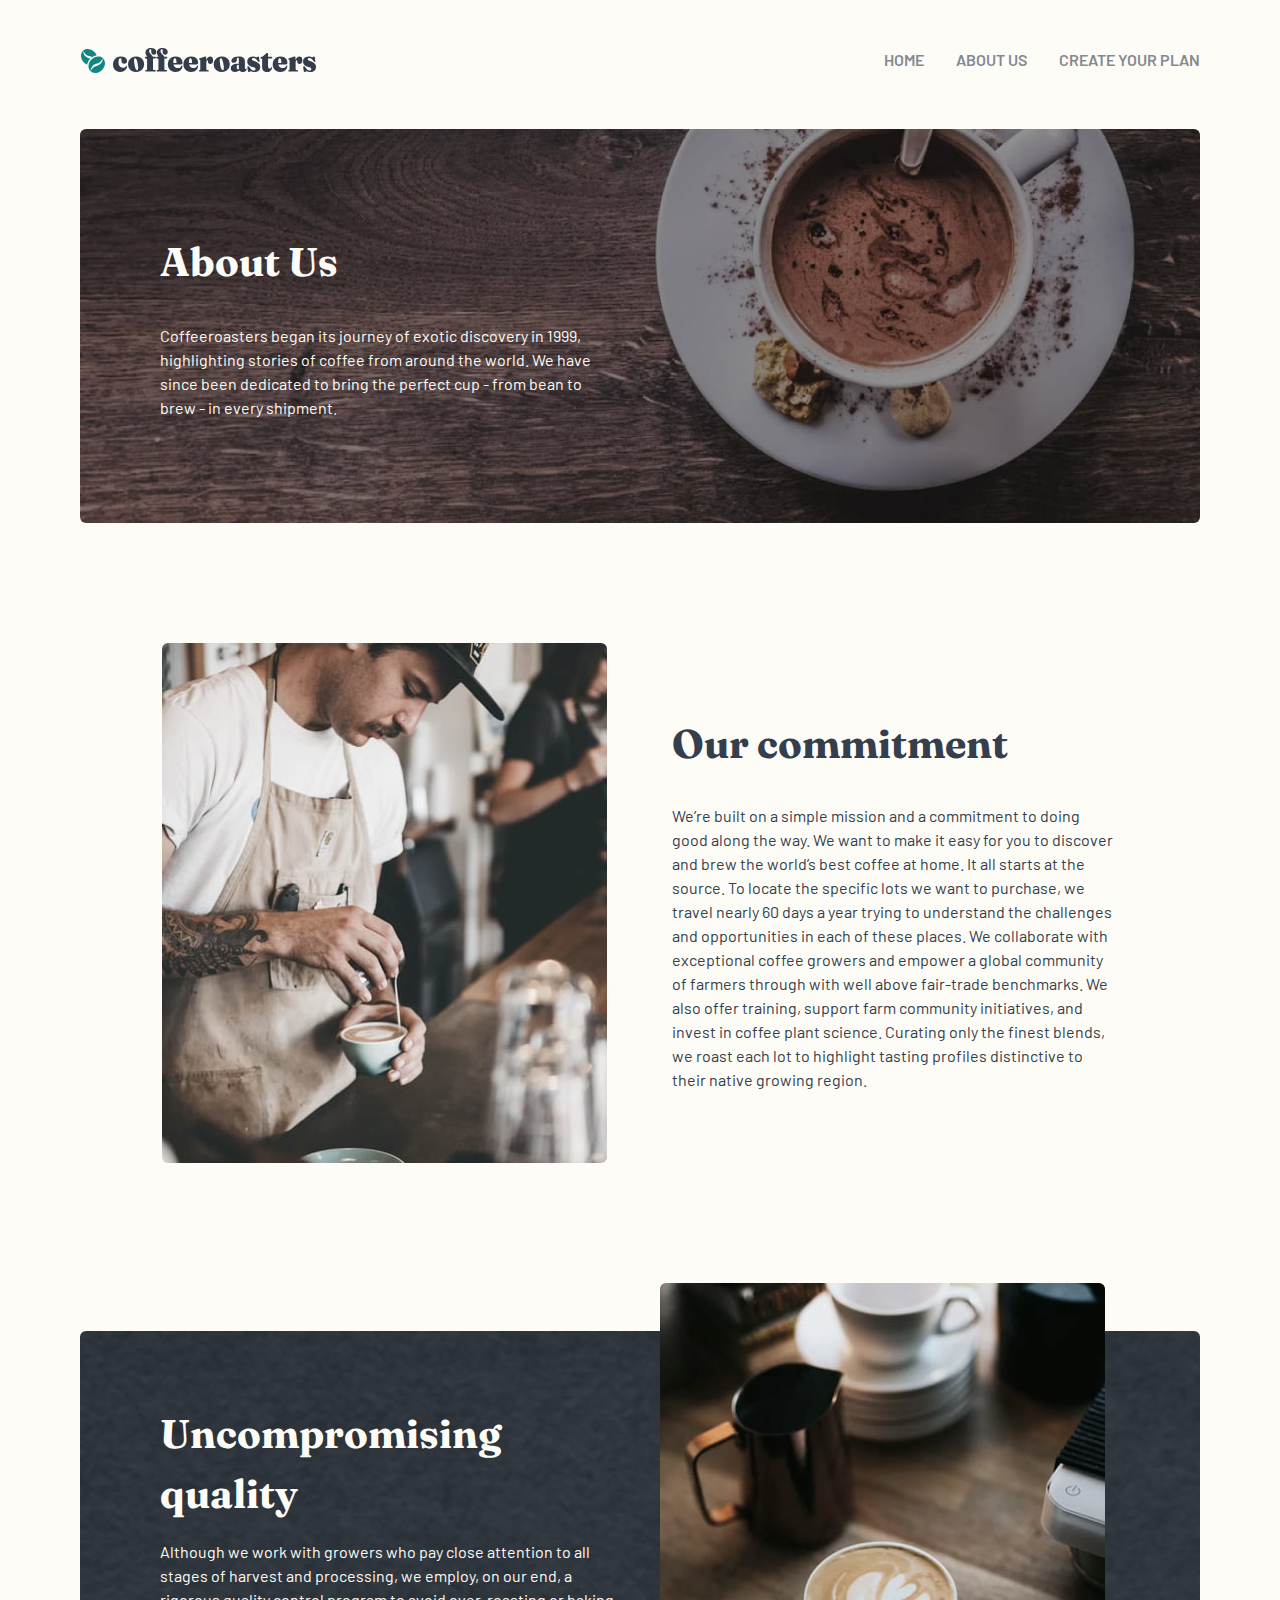
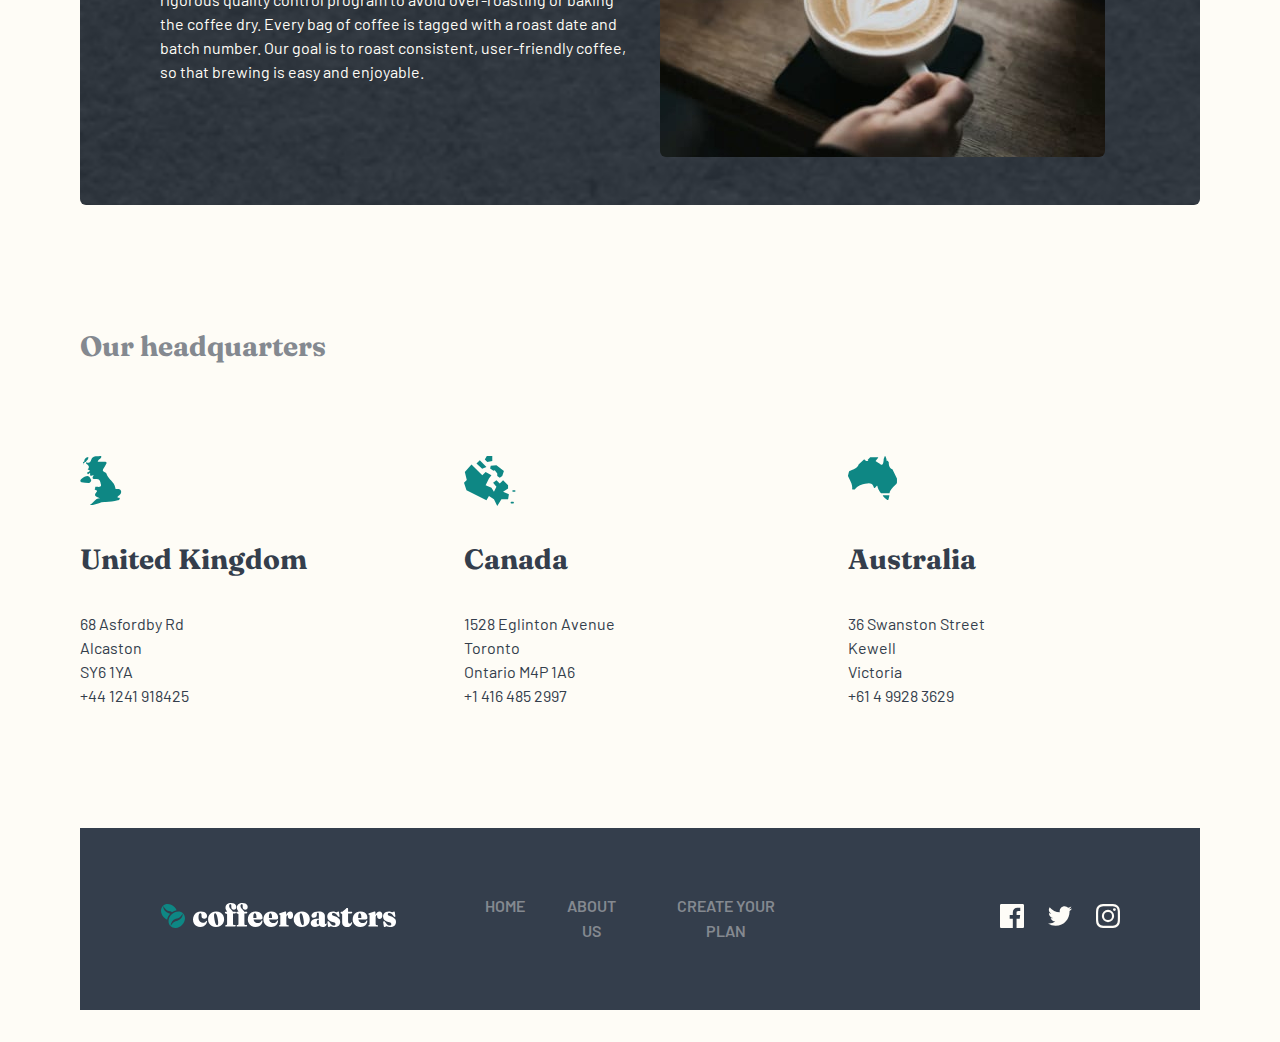
==== commit 90adefa4: "fix font size" ====
--- a/about.html
+++ b/about.html
@@ -45,8 +45,8 @@
       </picture>
 
       <div class="banner-intro flex">
-        <h1 class="fs-400">About Us</h1>
-        <p class="ff-sans-2 fs-100">Coffeeroasters began its journey of exotic discovery in 1999, highlighting stories of 
+        <h1 class="heading-secondary">About Us</h1>
+        <p class="fs-text">Coffeeroasters began its journey of exotic discovery in 1999, highlighting stories of 
         coffee from around the world. We have since been dedicated to bring the perfect cup - from 
         bean to brew - in every shipment.</p>
       </div>
@@ -60,8 +60,8 @@
       </picture>
 
       <div class="commitment-content text-dark-grey">
-        <h1>Our commitment</h1>
-        <p class="ff-sans-2 fs-100">We’re built on a simple mission and a commitment to doing good along the way. We want to make it easy for you to discover and brew the world’s best coffee at home. It all starts at the source. To locate the specific lots we want to purchase, we travel nearly 60 days a year trying to understand the challenges and opportunities in each of these places. We collaborate with exceptional coffee growers and empower a global community of farmers through with well above fair-trade benchmarks. We also offer training, support farm community initiatives, and invest in coffee plant science. Curating only the finest blends, we roast each lot to highlight tasting profiles distinctive to their native growing region.
+        <h1 class="heading-secondary">Our commitment</h1>
+        <p class="fs-text">We’re built on a simple mission and a commitment to doing good along the way. We want to make it easy for you to discover and brew the world’s best coffee at home. It all starts at the source. To locate the specific lots we want to purchase, we travel nearly 60 days a year trying to understand the challenges and opportunities in each of these places. We collaborate with exceptional coffee growers and empower a global community of farmers through with well above fair-trade benchmarks. We also offer training, support farm community initiatives, and invest in coffee plant science. Curating only the finest blends, we roast each lot to highlight tasting profiles distinctive to their native growing region.
       </p>
       </div>
     </section>
@@ -75,8 +75,8 @@
       </picture>
 
       <div class="quality-content">
-        <h1 class="ff-sans-1">Uncompromising quality</h1>
-        <p class="ff-sans-2">
+        <h1 class="heading-secondary">Uncompromising quality</h1>
+        <p class="fs-text">
         Although we work with growers who pay close attention to all stages of harvest and processing, we employ, on our end, a rigorous quality control program to avoid over-roasting or baking the coffee dry. Every bag of coffee is tagged with a roast date and batch number. Our goal is to roast consistent, user-friendly coffee, so that brewing is easy and enjoyable.
       </p>
       </div>
@@ -90,7 +90,7 @@
         <li class="text-dark-grey grid">
           <img src="assets/about/desktop/illustration-uk.svg" alt="UK" class="country">
           <h2 class="fs-200">United Kingdom</h2>
-          <address id="United Kingdom" class="fs-100 ff-sans-2">
+          <address id="United Kingdom" class="fs-text">
             68 Asfordby Rd <br />
             Alcaston <br />
             SY6 1YA <br />
@@ -100,7 +100,7 @@
         <li class="text-dark-grey grid">
           <img src="assets/about/desktop/illustration-canada.svg" alt="Canada" class="country">
           <h2 class="fs-200">Canada</h2>
-          <address id="United Kingdom" class="fs-100 ff-sans-2">
+          <address id="United Kingdom" class="fs-text">
             1528 Eglinton Avenue <br />
             Toronto <br />
             Ontario M4P 1A6 <br />
@@ -110,7 +110,7 @@
         <li class="text-dark-grey grid">
           <img src="assets/about/desktop/illustration-australia.svg" alt="Australia" class="country">
           <h2 class="fs-200">Australia</h2>
-          <address id="United Kingdom" class="fs-100 ff-sans-2">
+          <address id="United Kingdom" class="fs-text">
             36 Swanston Street <br />
             Kewell <br />
             Victoria <br />
--- a/index.css
+++ b/index.css
@@ -12,13 +12,13 @@
   --clr-grey: 215 5% 54%;
 
   /* font-sizes */
-  --fs-100: .75rem;
-  --fs-200: 1rem;
-  --fs-300: 1.5rem;
-  --fs-400: 2rem;
-  --fs-500: 2.5rem;
-  --fs-600: 4.5rem;
-  --fs-700: 9.374rem;
+  --fs-normal: .75rem;
+  --fs-100: 1rem;
+  --fs-200: 1.75rem;
+  --fs-300: 2rem;
+  --fs-400: 2.5rem;
+  --fs-500: 3rem;
+  --fs-700: 4.5rem;
 
   /* font-families */
   --ff-sans-1: "Fraunces", sans-serif;
@@ -218,24 +218,35 @@
 /* typhography */
 
 h1, h2, .ff-sans-1 { font-family: var(--ff-sans-1);}
-p, .ff-sans-2 { font-family: var(--ff-sans-2);}
-
+p, .ff-sans-2, address { font-family: var(--ff-sans-2);}
+
+.fs-normal { font-size: var(--fs-normal);}
 .fs-100 { font-size: var(--fs-100);}
-
 .fs-200 { font-size: var(--fs-200);}
-
 .fs-300 { font-size: var(--fs-300); }
-
 .fs-400 { font-size: var(--fs-400);}
-
 .fs-500 { font-size: var(--fs-500); }
-
 .fs-600 { font-size: var(--fs-600); }
-
 .fs-700 {
   font-size: var(--fs-700);
   text-transform: lowercase;
-}      
+}
+.fs-text { font-size: var(--fs-normal); }  
+.heading-primary { font-size: var(--fs-400);}
+.heading-secondary { font-size: var(--fs-200);}
+
+@media (min-width: 35rem) {
+  .heading-primary {
+    font-size: var(--fs-500);
+  }
+  .heading-secondary { font-size: var(--fs-300);}
+}
+
+@media (min-width: 50rem) {
+  .heading-primary { font-size: var(--fs-700);} 
+  .heading-secondary { font-size: var(--fs-400);}
+  .fs-text { font-size: var(--fs-100); }     
+}
 
 /* ------------------- */
 /* Components          */
@@ -543,7 +554,7 @@
 .how-it-work .numbered-items li::before {
   content: "0" counter(count);
   font-family: var(--ff-sans-1);
-  font-size: var(--fs-600);
+  font-size: var(--fs-700);
   font-weight: 700;
   color: hsl(var(--clr-pale) );
 }
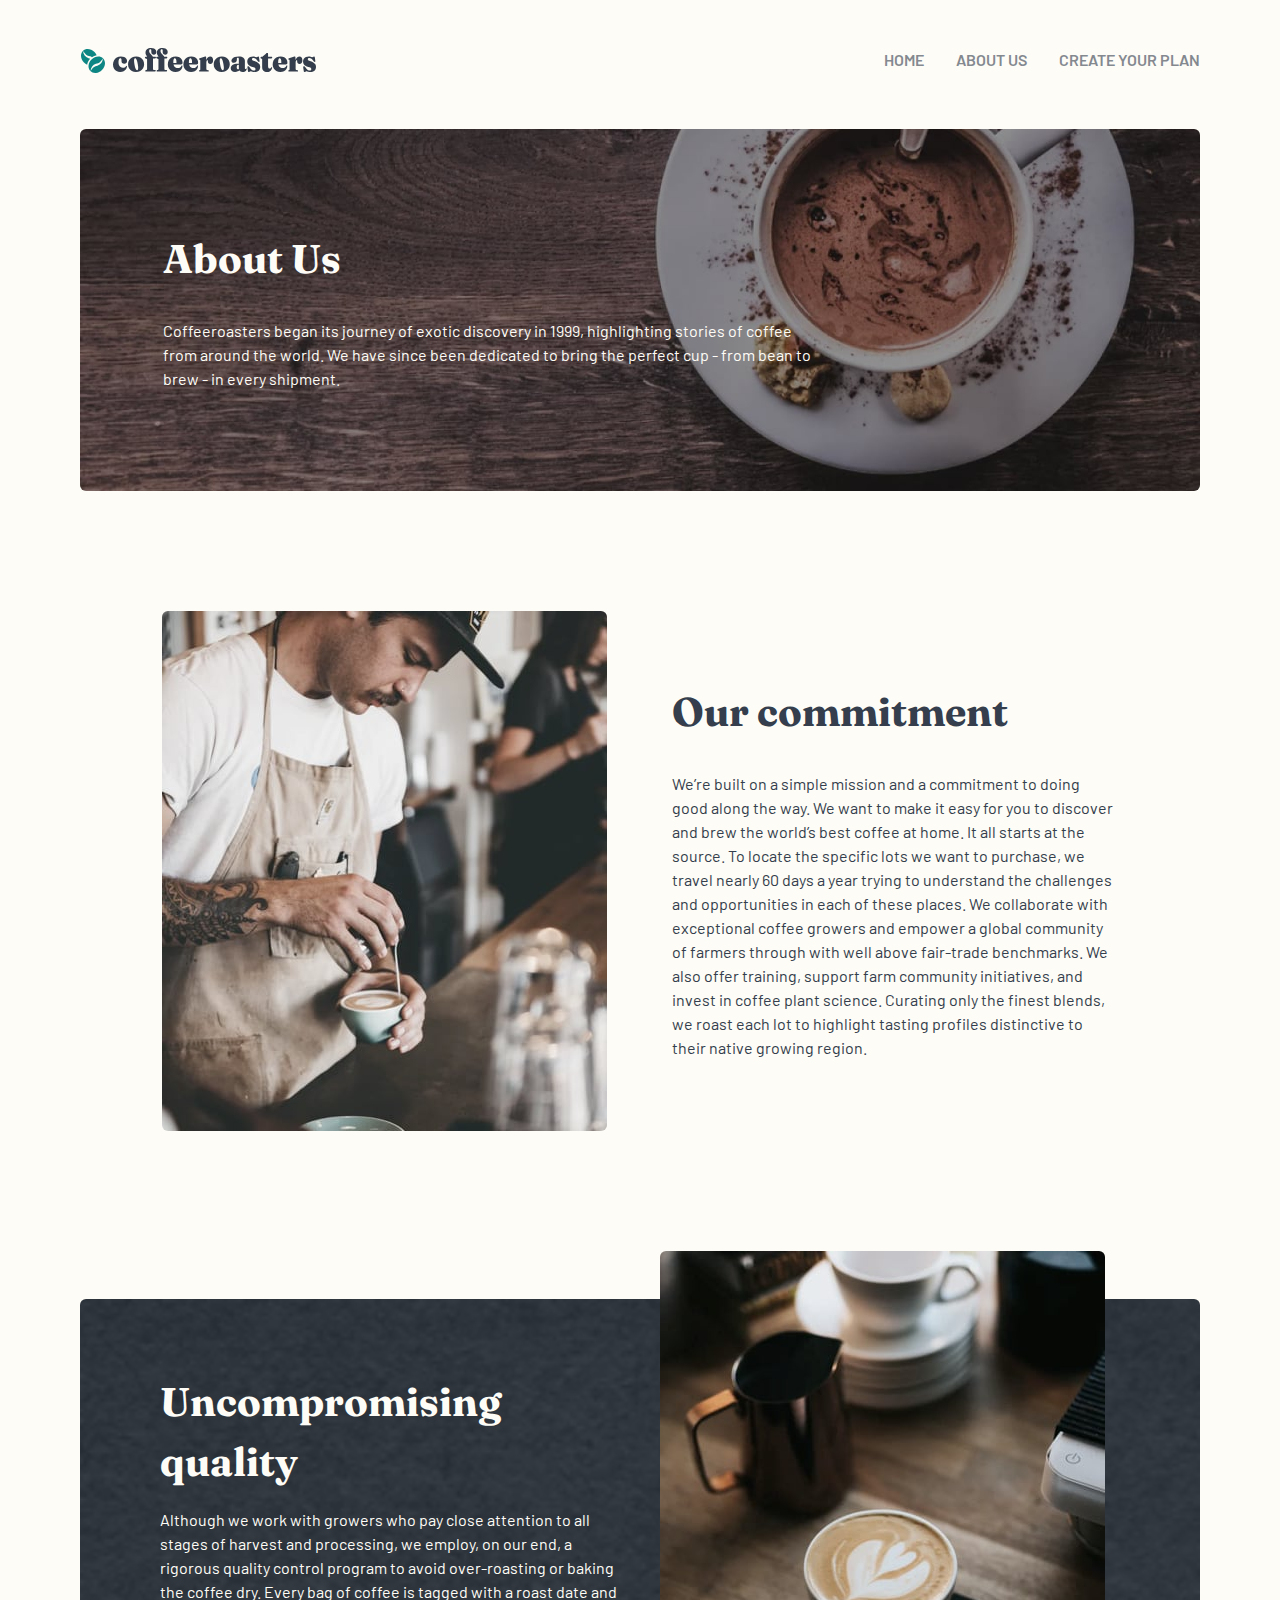
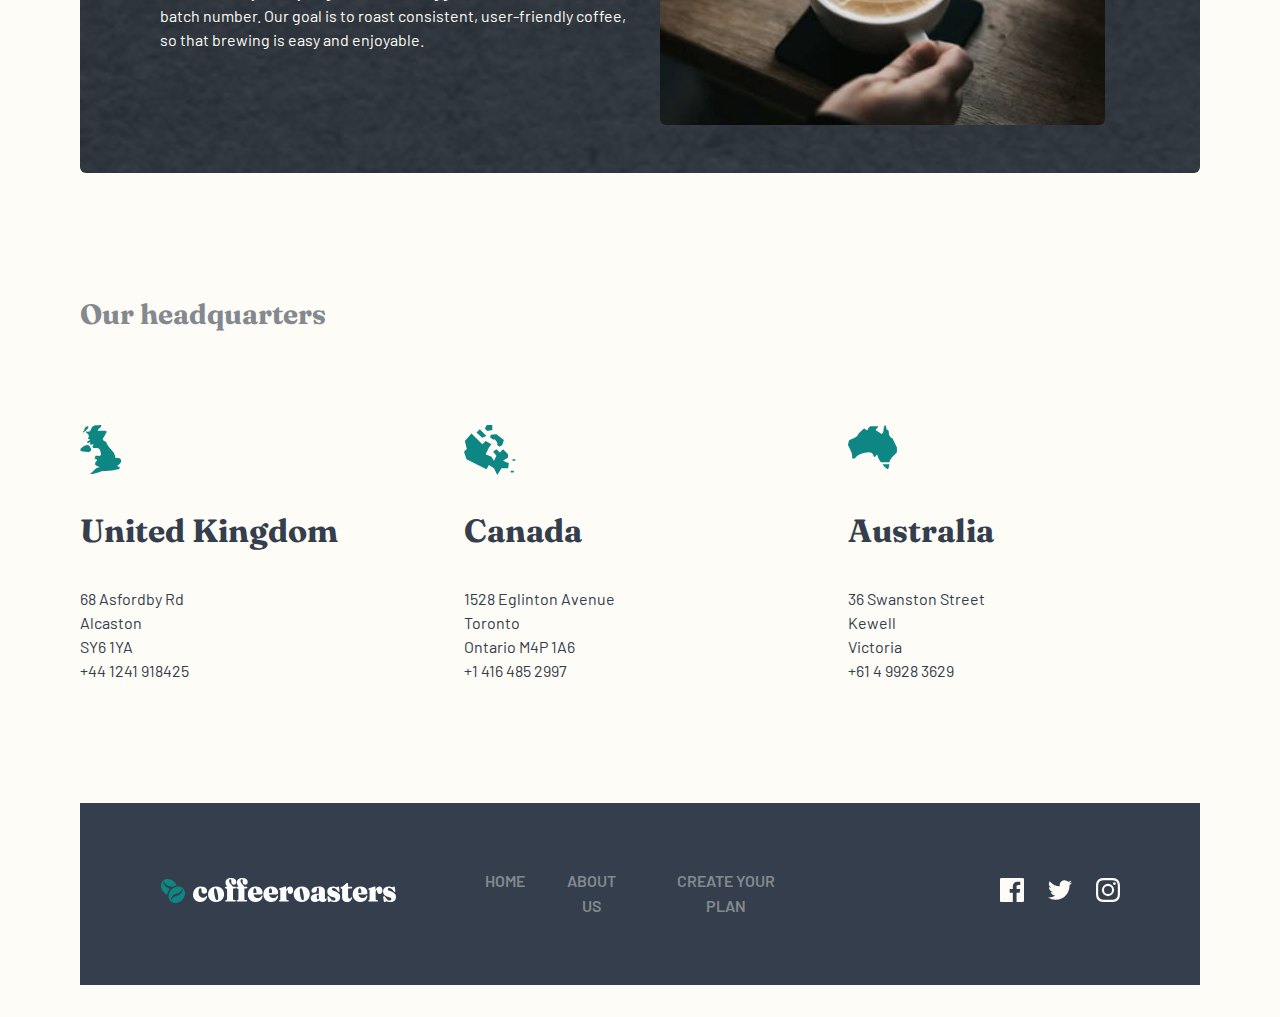
==== commit 4d242855: "fix banner markup and style" ====
--- a/about.html
+++ b/about.html
@@ -37,19 +37,11 @@
 
   <main>
     <!-- banner -->
-    <section class="banner text-light grid">
-      <picture class="illustration">
-        <source srcset="assets/about/desktop/image-hero-whitecup.jpg" media="(min-width:55rem)">
-        <source srcset="assets/about/tablet/image-hero-whitecup.jpg" media="(min-width:35rem)">
-        <img src="assets/about/mobile/image-hero-whitecup.jpg" alt="White cup coffee">
-      </picture>
-
-      <div class="banner-intro flex">
-        <h1 class="heading-secondary">About Us</h1>
+    <section class="about-wrapper banner text-light grid">
+      <h1 class="heading-secondary">About Us</h1>
         <p class="fs-text">Coffeeroasters began its journey of exotic discovery in 1999, highlighting stories of 
         coffee from around the world. We have since been dedicated to bring the perfect cup - from 
         bean to brew - in every shipment.</p>
-      </div>
     </section>
 
     <section class="commitment wrapper text-dark-grey grid">
@@ -89,7 +81,7 @@
       <ul class="numbered-items grid">
         <li class="text-dark-grey grid">
           <img src="assets/about/desktop/illustration-uk.svg" alt="UK" class="country">
-          <h2 class="fs-200">United Kingdom</h2>
+          <h2 class="heading-tertiary">United Kingdom</h2>
           <address id="United Kingdom" class="fs-text">
             68 Asfordby Rd <br />
             Alcaston <br />
@@ -99,7 +91,7 @@
         </li>
         <li class="text-dark-grey grid">
           <img src="assets/about/desktop/illustration-canada.svg" alt="Canada" class="country">
-          <h2 class="fs-200">Canada</h2>
+          <h2 class="heading-tertiary">Canada</h2>
           <address id="United Kingdom" class="fs-text">
             1528 Eglinton Avenue <br />
             Toronto <br />
@@ -109,7 +101,7 @@
         </li>
         <li class="text-dark-grey grid">
           <img src="assets/about/desktop/illustration-australia.svg" alt="Australia" class="country">
-          <h2 class="fs-200">Australia</h2>
+          <h2 class="heading-tertiary">Australia</h2>
           <address id="United Kingdom" class="fs-text">
             36 Swanston Street <br />
             Kewell <br />
--- a/index.css
+++ b/index.css
@@ -234,6 +234,7 @@
 .fs-text { font-size: var(--fs-normal); }  
 .heading-primary { font-size: var(--fs-400);}
 .heading-secondary { font-size: var(--fs-200);}
+.heading-tertiary { font-size: var(--fs-200); }
 
 @media (min-width: 35rem) {
   .heading-primary {
@@ -245,6 +246,7 @@
 @media (min-width: 50rem) {
   .heading-primary { font-size: var(--fs-700);} 
   .heading-secondary { font-size: var(--fs-400);}
+  .heading-tertiary { font-size: var(--fs-300); }
   .fs-text { font-size: var(--fs-100); }     
 }
 
@@ -311,7 +313,7 @@
   padding-inline-start: 0;
   margin-bottom: 5rem;
   counter-reset: count;
-} 
+}
 
 @media (min-width: 35rem) {
   .col-3 {
@@ -328,6 +330,38 @@
     grid-template-rows: subgrid;
     grid-row: span 3;
     padding-top: 2.8rem;
+  }
+}
+
+.banner {
+  --gap: 1.875rem; 
+  text-align: center;
+  justify-items: center;
+  align-items: center;
+  padding: 6.25rem 1.375rem;
+  
+  background-repeat: no-repeat;
+  background-size: cover;
+  background-position: center;
+  border-radius: 6px;
+}
+
+@media (min-width: 35rem) {
+  .banner {
+    text-align: left;
+    justify-items: start;
+    grid-template-columns: 2fr 1fr;
+    
+  }
+
+  .banner > * {
+    grid-column: 1/2;
+  }
+}
+
+@media (min-width: 50rem) {
+  .banner {
+    padding-inline-start: 5.18rem;
   }
 }
 
@@ -403,47 +437,19 @@
 
 /* banner */
 
-.banner {
-  --gap: 1.875rem; 
-  justify-items: center;
-  align-items: center;
-}
-
-.banner > * {
-  grid-column: 1/-1;
-  grid-row: 1/-1;
-}
-
-.illustration {
-  width: 100%;
-}
-
-.illustration img {
-  border-radius: 6px;
-  width: 100%;
-}
-
-.banner-intro {
-  text-align: center;
-  padding-inline: 1.375rem;
-  flex-direction: column;
-}
-
-@media (min-width: 35rem) {
-  .banner-intro {
-    grid-column: 1/2;
-    grid-row: 1/2;
-    text-align: left;
-    align-items: flex-start;
-    gap: 2rem;
-    padding-inline-start: min(5rem, 10%);
-    padding-inline-end: min(10rem, 30%);
-  }
-}
-
-@media (min-width: 50rem) {
-  .banner-intro  p{
-    padding-inline-end: max(10rem, 50%);
+.intro-wrapper {
+  background-image: url("assets/home/mobile/image-hero-coffeepress.jpg");
+}
+
+@media (min-width: 35rem) {
+  .intro-wrapper {
+    background-image: url("assets/home/tablet/image-hero-coffeepress.jpg");
+  }
+}
+
+@media (min-width: 50rem) {
+  .intro-wrapper {
+    background-image: url("assets/home/desktop/image-hero-coffeepress.jpg");
   }
 }
 
--- a/about.css
+++ b/about.css
@@ -1,4 +1,22 @@
 @import url("index.css");
+
+/* banner */
+
+.about-wrapper {
+  background-image: url("assets/about/mobile/image-hero-whitecup.jpg");
+}
+
+@media (min-width: 35rem) {
+  .about-wrapper {
+    background-image: url("assets/about/tablet/image-hero-whitecup.jpg");
+  }
+}
+
+@media (min-width: 50rem) {
+  .about-wrapper {
+    background-image: url("assets/about/desktop/image-hero-whitecup.jpg");
+  }
+}
 
 /* commitment */
 
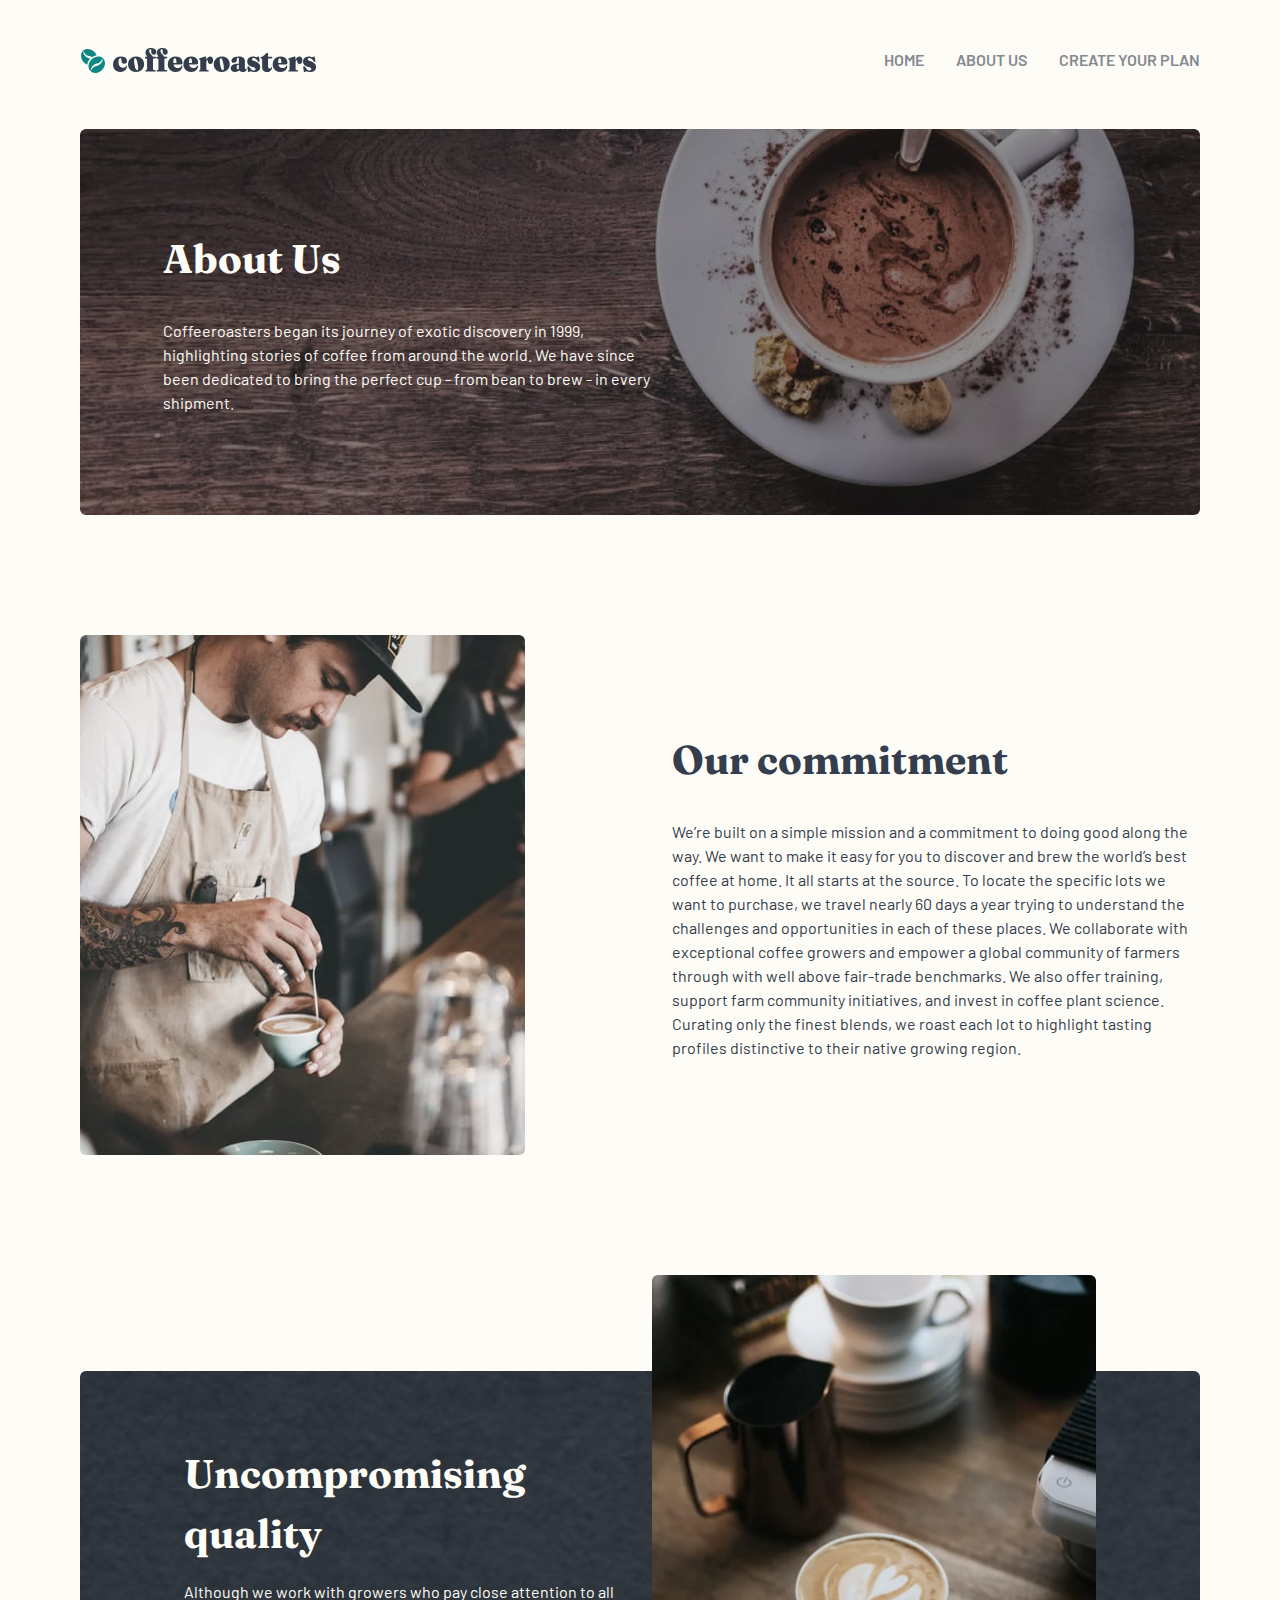
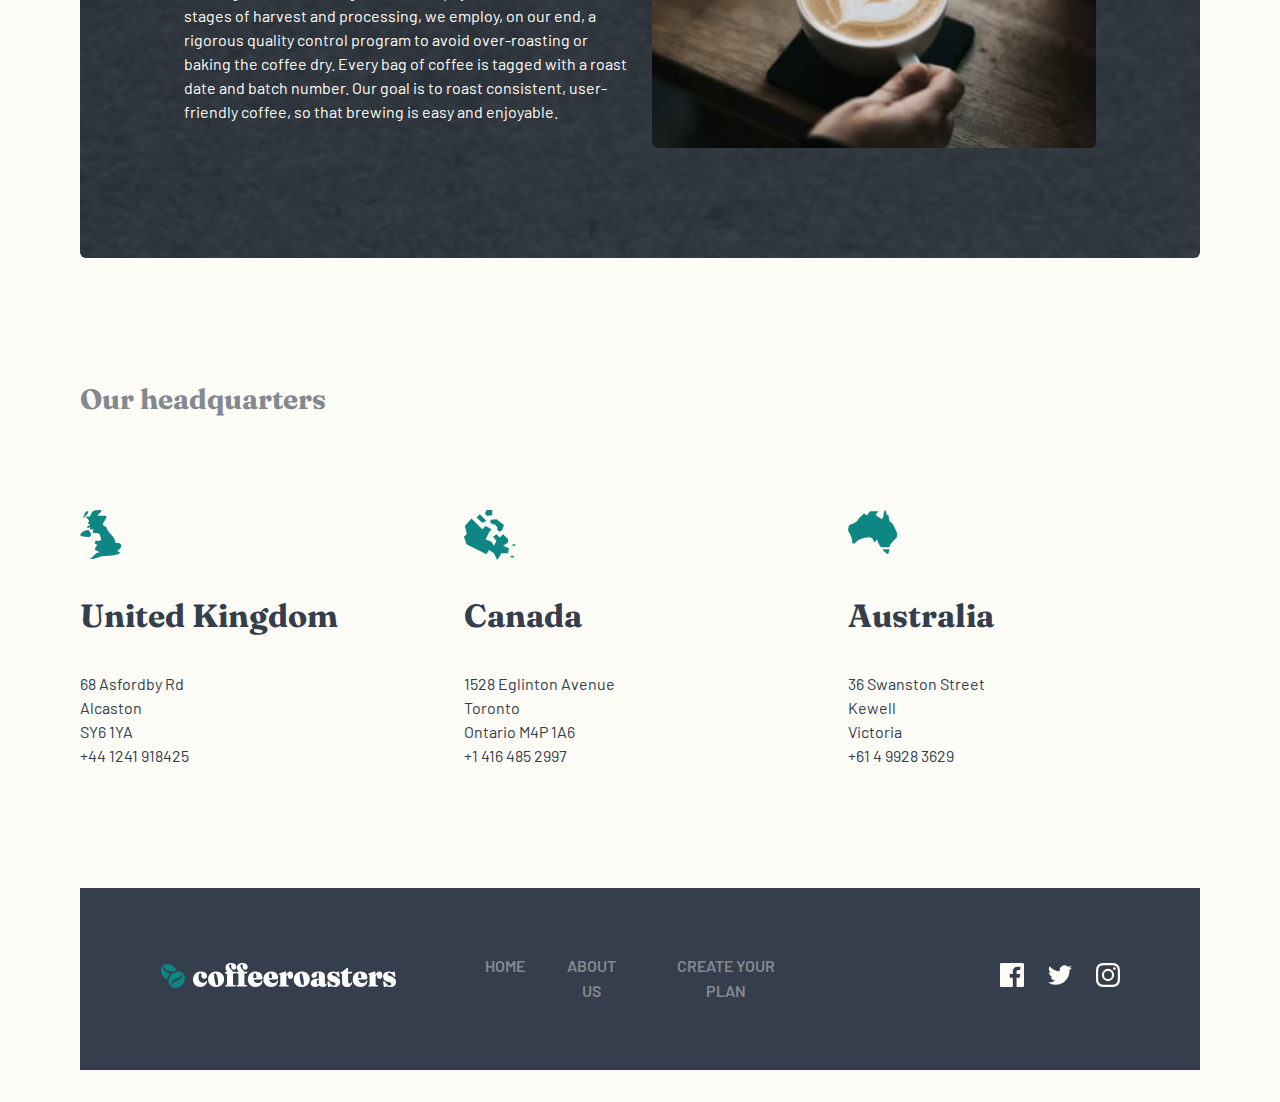
==== commit 869ed924: "fix layout" ====
--- a/about.html
+++ b/about.html
@@ -61,17 +61,15 @@
     <!-- quality -->
     <section class="quality-wrapper grid text-light">
       <picture>
-        <source srcset="assets/about/desktop/image-quality.jpg" media="(min-width:55rem)">
+        <source srcset="assets/about/desktop/image-quality.jpg" media="(min-width:60rem)">
         <source srcset="assets/about/tablet/image-quality.jpg" media="(min-width:35rem)">
         <img src="assets/about/mobile/image-quality.jpg" alt="Espresso coffee">
       </picture>
 
-      <div class="quality-content">
-        <h1 class="heading-secondary">Uncompromising quality</h1>
+      <h1 class="heading-secondary">Uncompromising quality</h1>
         <p class="fs-text">
         Although we work with growers who pay close attention to all stages of harvest and processing, we employ, on our end, a rigorous quality control program to avoid over-roasting or baking the coffee dry. Every bag of coffee is tagged with a roast date and batch number. Our goal is to roast consistent, user-friendly coffee, so that brewing is easy and enjoyable.
       </p>
-      </div>
     </section>
 
     <!-- headquarters -->
--- a/index.css
+++ b/index.css
@@ -159,45 +159,33 @@
   text-align: center;
 }
 
-@media (min-width: 50rem) {
-  .wrapper {
-    padding-inline: 5.125rem;
-  }
-}
-
-.item {
-  display: grid;
-  grid-template-columns: subgrid;
-  gap: var(--gap, 1rem);
-}
-
-.item .img {
+.deco-img {
   justify-self: center;
 }
 
 @media (min-width: 35rem) {
   .item {
+    --gap: 3.125rem;
     text-align: left;
-    grid-column: span 2;
+    grid-template-columns: 5rem 1fr;
     align-items: center;
   }
 }
 
-@media (min-width: 50rem) {
+@media (min-width: 60rem) {
   .item {
+    --gap: 1rem;
     text-align: center;
     grid-column: span 1;
-    grid-template-rows: 1fr 1fr;
+    grid-template-columns: 1fr;
+    grid-template-rows: 10rem 1fr;
     place-content: center;
   }
 
   .content {
-    align-self: start;
-  }
-
-  .item .img {
-    align-self: center;
-    justify-self: center;
+    display: grid;
+    grid-template-rows: 5rem 1fr;
+    align-items: center;
   }
 }
 
@@ -359,9 +347,13 @@
   }
 }
 
-@media (min-width: 50rem) {
+@media (min-width: 60rem) {
   .banner {
     padding-inline-start: 5.18rem;
+  }
+
+  .banner p {
+    padding-inline-end: 10rem;
   }
 }
 
@@ -390,7 +382,6 @@
 @media (max-width: 35rem) {
   .primary-nav {
     display: none;
-
     position: fixed;
     inset: 3.8rem 1rem 0 1rem;
     background: hsl(var(--clr-light-cream) / .9);
@@ -411,7 +402,7 @@
   .primary-nav a {
     font-family: var(--ff-sans-1);
     color: hsl( var(--clr-dark-grey-blue));
-    font-size: var(--fs-200);
+    font-size: 1.125rem;;
   }
 
   .mobile-nav-toggle {
@@ -447,7 +438,7 @@
   }
 }
 
-@media (min-width: 50rem) {
+@media (min-width: 60rem) {
   .intro-wrapper {
     background-image: url("assets/home/desktop/image-hero-coffeepress.jpg");
   }
@@ -459,10 +450,12 @@
   --gap: 3rem;
 }
 
-.coffee img {
-  max-width: 60%;
+.collections-heading {
   position: relative;
-  transform: translate(40%);
+}
+
+.collections img {
+  max-width: 80%;
 }
 
 .content h2 {
@@ -479,10 +472,11 @@
   }
 }
 
-@media (min-width: 50rem) {
+@media (min-width: 60rem) {
   .collections {
     text-align: center;
     grid-template-columns: repeat(4, minmax(0, 1fr));
+    padding-inline: 3.875rem;
   }
 
   .collections p {
@@ -494,29 +488,37 @@
 /* why choose us */
 
 .why-us {
-  border-radius: 6px;
   grid-template-columns: 1.5rem 1fr 1.5rem;
-  grid-template-rows: repeat(7, auto);
-  row-gap: 2.5rem;
-}
-
-.why-us-intro {
-  border-radius: 6px;
+  grid-template-rows: max-content repeat(4, auto);
+}
+
+.why-us::before {
+  content: "";
   grid-column: 1/-1;
   grid-row: 1/5;
-
-  display: grid;
-  grid-template-rows: subgrid;
-  padding: 4rem 1.5rem;
-}
-
-.why-us-intro h1 {
-  margin-bottom: 1.5rem;
+  background-color: hsl( var(--clr-dark-grey-blue) );
+  border-radius: 6px;
+}
+
+.why-us h1 {
+  margin-block-start: 1rem;
+  grid-column: 2/3;
+  grid-row: 1/2;
+  z-index: 2;
+}
+
+.why-us > p {
+  grid-column: 2/3;
+  grid-row: 2/3;
+  z-index: 2;
+  padding-inline: clamp(5rem, 4.925rem + 0.214vw, 8rem);
 }
 
 .why-us-content {
   grid-column: 2/3;
-  grid-row: 2/-1;
+  grid-row: 4/-1;
+  z-index: 2;
+  grid-template-rows: repeat(3, 1fr);
 }
 
 .why-us-content .item {
@@ -524,25 +526,15 @@
   border-radius: 6px;
 }
 
-.img {
-  margin-bottom: 2.5rem;
-}
-
-@media (min-width: 35rem) {
-  .img {
-    margin-bottom: 0;;
-  }
-
-  .why-us-content {
-    grid-template-columns: 10rem 1fr;
-  }
-
-  .why-us-intro p {
-    padding-inline: clamp(5rem, 4.925rem + 0.214vw, 8rem);
-  }
-}
-
-@media (min-width: 50rem) {
+@media (min-width: 60rem) {
+  .why-us h1 {
+    margin-top: 2.5rem;
+  }
+
+  .why-us > p {
+    margin-bottom: 2.25rem;
+  }
+
   .why-us-content {
     grid-template-columns: repeat(3, minmax(0, 1fr));
     grid-template-rows: auto;
@@ -567,8 +559,8 @@
 
 .circle {
   position: absolute;
-  top: -5%;
   width: 30px;
+  top: -15px;
   aspect-ratio: 1;
   border-radius: 50%;
   background-color: hsl(var(--clr-light-cream) );
@@ -611,7 +603,7 @@
 }
 
 .footer-logo {
-  fill: hsl(0 0 100%);
+  fill: hsl(0 0% 100%);
 }
 
 .footer-nav {
@@ -641,7 +633,7 @@
   }
 }
 
-@media (min-width: 50rem) {
+@media (min-width: 60rem) {
   footer {
     padding-inline: 5rem;
     grid-template-columns: repeat(3, 1fr);
--- a/about.css
+++ b/about.css
@@ -51,8 +51,17 @@
 .quality-wrapper {
   text-align: center;
   grid-template-columns: 1.5rem 1fr 1.5rem;
-  grid-template-rows: repeat(4, auto);
-  /* place-items: center; */
+  grid-template-rows: 5rem repeat(3, auto);
+}
+
+.quality-wrapper::before {
+  content: "";
+  grid-column: 1/-1;
+  grid-row: 2/-1;
+  background-image: url("assets/about/mobile/bg-quality.png");
+  background-repeat: no-repeat;
+  background-size: cover;
+  border-radius: 6px;
 }
 
 .quality-wrapper picture {
@@ -66,48 +75,36 @@
   border-radius: 6px;
 }
 
-.quality-content {
-  grid-column: 1/-1;
-  grid-row: 2/5;
-  display: grid;
-  grid-template-rows: subgrid;
-  padding-block-end: 3.75rem;
-  padding-inline: 1.5rem;
-  background-image: url("assets/about/mobile/bg-quality.png");
-  background-repeat: no-repeat;
-  background-size: cover;
-  border-radius: 6px;
-}
-
-.quality-content h1 {
-  grid-row: 2/3;
-}
-
-.quality-content p {
+.quality-wrapper h1 {
+  grid-column: 2/3;
   grid-row: 3/4;
 }
 
-@media (min-width: 55rem) {
+.quality-wrapper p {
+  grid-column: 2/3;
+  grid-row: 4/5;
+  padding-block-end: 3.75rem;
+}
+
+@media (min-width: 60rem) {
   .quality-wrapper {
     text-align: left;
-    grid-template-columns: repeat(4, 1fr);
-    grid-template-rows: 2rem repeat(4, auto) 2rem;
+    grid-template-columns: 5rem 1fr 1fr 5rem;
+    column-gap: 1.5rem;
   }
 
   .quality-wrapper picture {
-    grid-column: 3/-1;
-    grid-row: 1/6;
-    margin-inline-end: 5.25rem;
+    grid-column: 3/4;
+    grid-row: 1/4;
   }
 
-  .quality-content {
-    grid-row: 2/-1;
-    grid-template-columns: subgrid;
-    padding-inline-start: 5rem;
+  .quality-wrapper h1 {
+    grid-row: 2/3;
+    align-self: end;
   }
 
-  .quality-content > * {
-    grid-column: 1/3
+  .quality-wrapper p {
+    grid-row: 3/5;
   }
 }
 
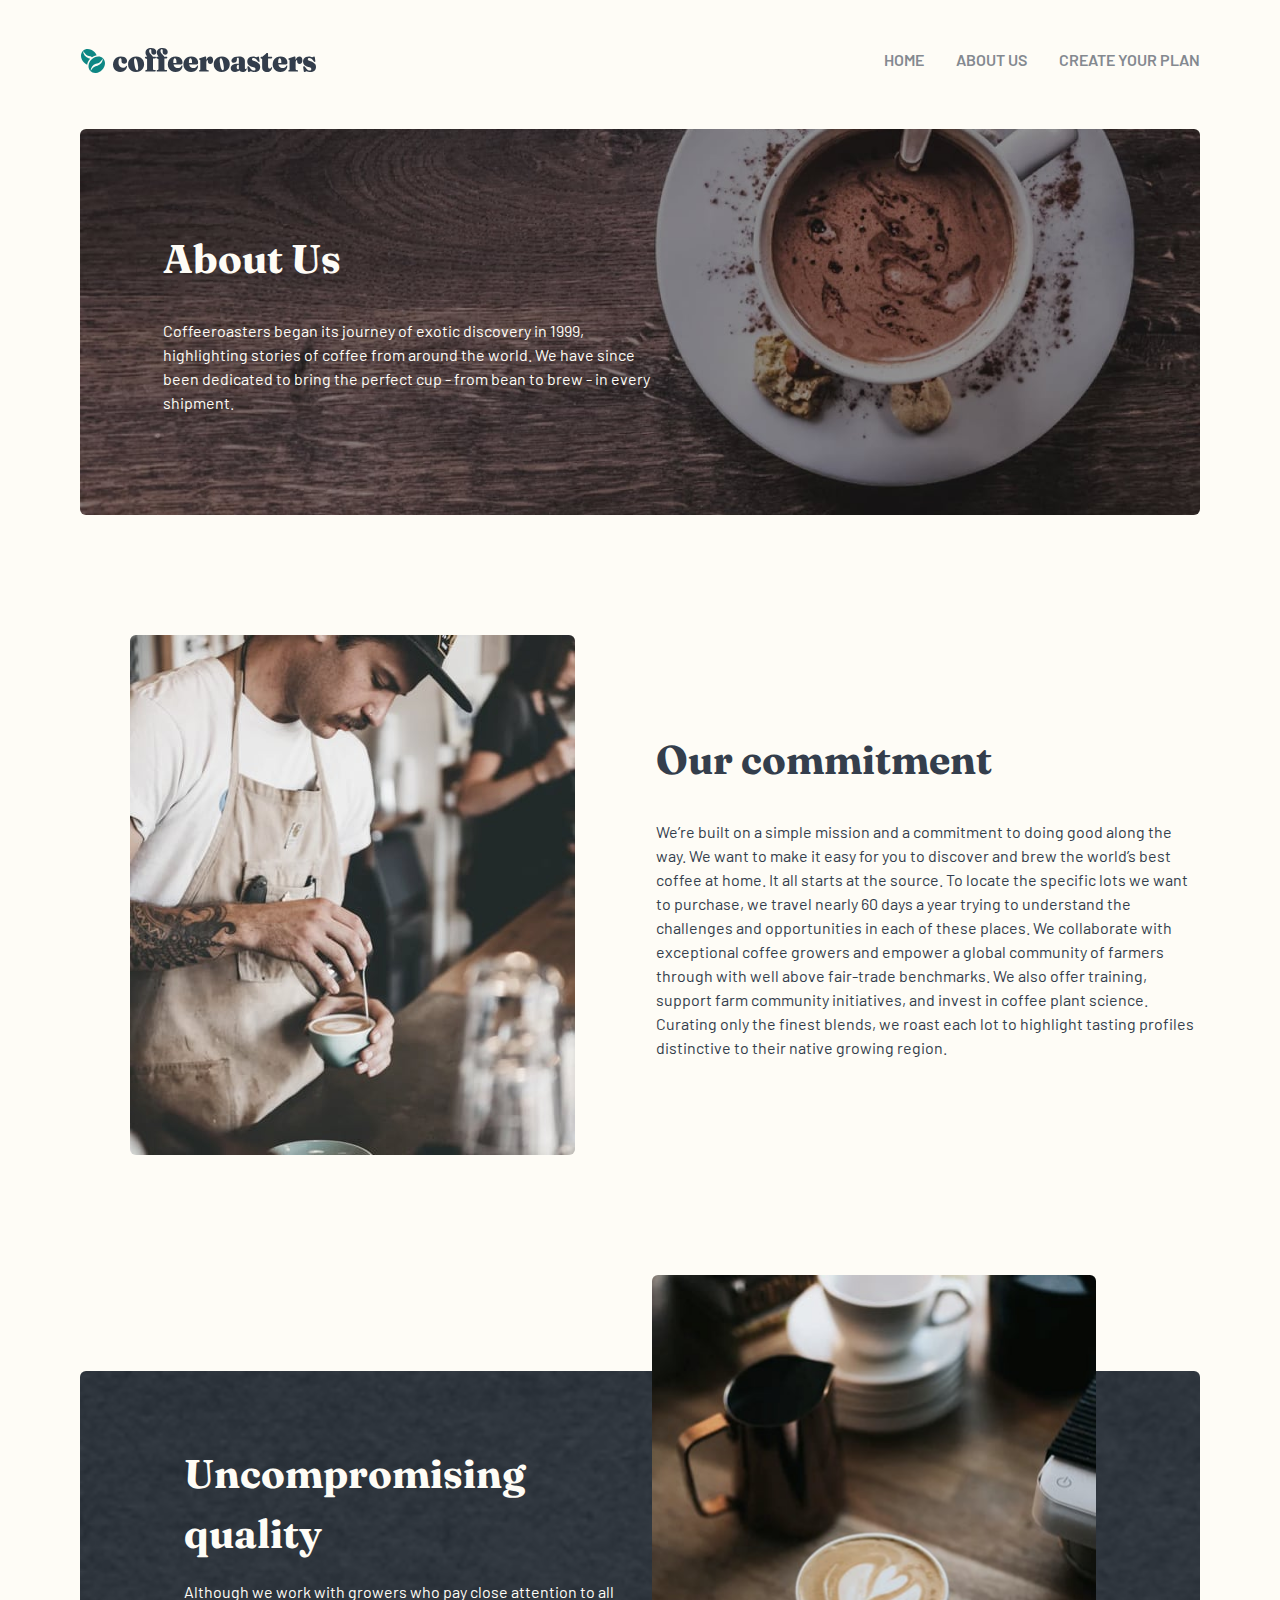
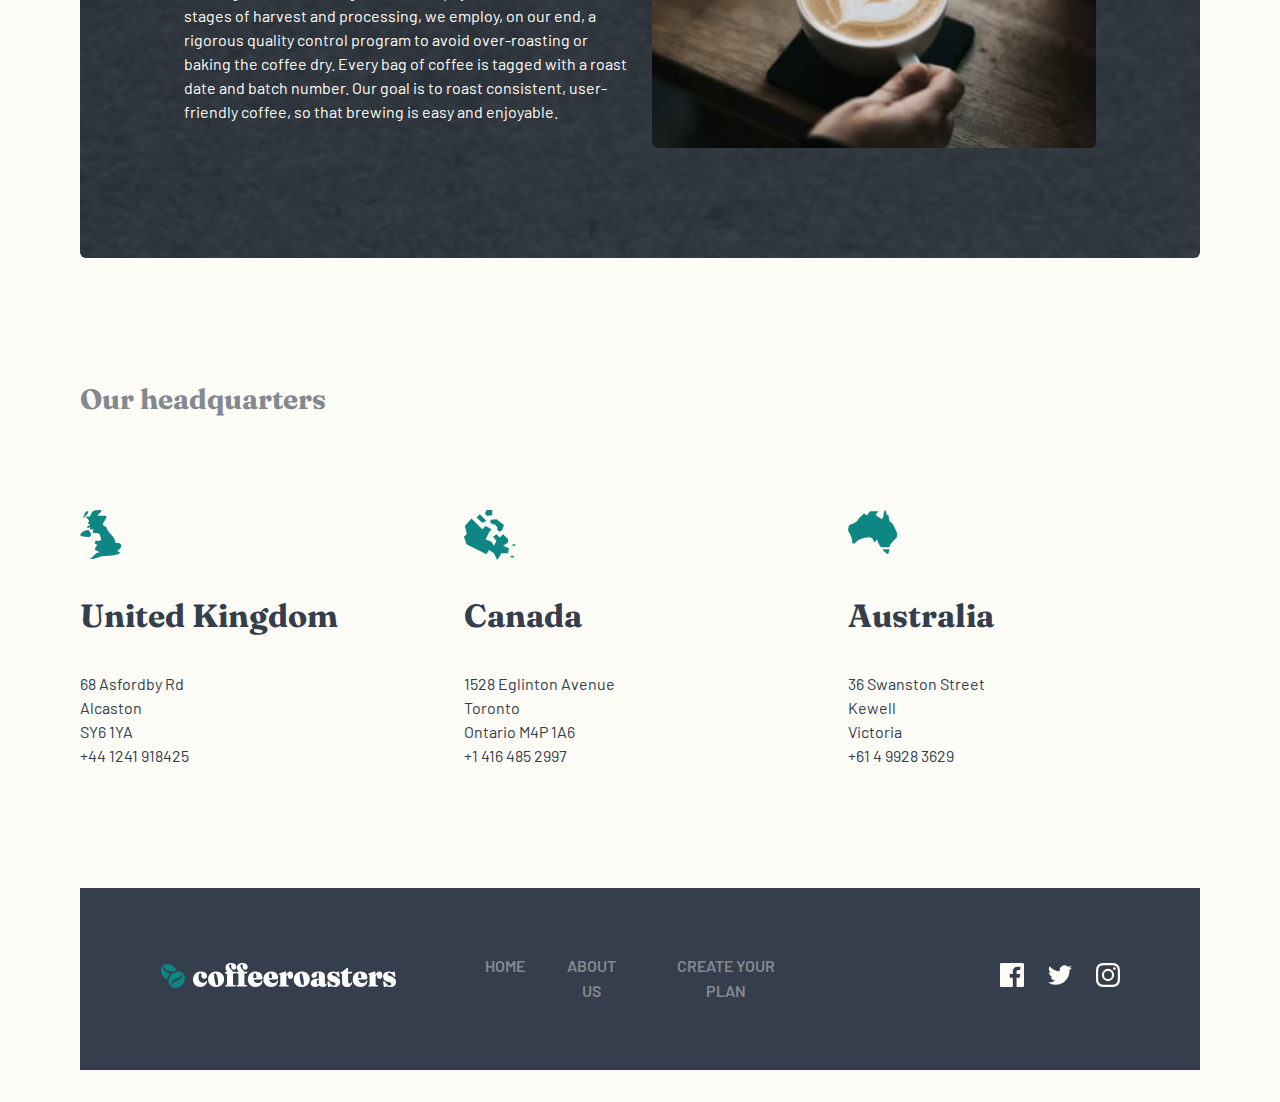
==== commit d5607dc2: "fix css syntax" ====
--- a/about.html
+++ b/about.html
@@ -48,7 +48,7 @@
       <picture>
         <source srcset="assets/about/desktop/image-commitment.jpg" media="(min-width:55rem)">
         <source srcset="assets/about/tablet/image-commitment.jpg" media="(min-width:35rem)">
-        <img src="assets/about/mobile/image-commitment.jpg" alt="A guy is doing braista">
+        <img src="assets/about/mobile/image-commitment.jpg" alt="A guy is doing braista" class="img">
       </picture>
 
       <div class="commitment-content text-dark-grey">
@@ -63,7 +63,7 @@
       <picture>
         <source srcset="assets/about/desktop/image-quality.jpg" media="(min-width:60rem)">
         <source srcset="assets/about/tablet/image-quality.jpg" media="(min-width:35rem)">
-        <img src="assets/about/mobile/image-quality.jpg" alt="Espresso coffee">
+        <img src="assets/about/mobile/image-quality.jpg" alt="Espresso coffee" class="img">
       </picture>
 
       <h1 class="heading-secondary">Uncompromising quality</h1>
--- a/about.css
+++ b/about.css
@@ -1,4 +1,21 @@
 @import url("index.css");
+
+/* ------------------- */
+/* Utility             */
+/* ------------------- */
+
+/* general */
+
+.img {
+  width: 100%;
+  height: 100%;
+  object-fit: cover;
+  border-radius: 6px;
+}
+
+/* ------------------- */
+/* Layout              */
+/* ------------------- */
 
 /* banner */
 
@@ -25,8 +42,8 @@
   text-align: center;
 }
 
-.commitment img {
-  border-radius: 6px;
+.commitment picture {
+  justify-self: center;
 }
 
 .commitment-content h1 {
@@ -35,7 +52,7 @@
 
 @media (min-width: 35rem) {
   .commitment {
-    --gap: 4rem;
+    --gap: 2rem;
     text-align: left;
     grid-template-columns: repeat(2, 1fr);
   }
@@ -69,10 +86,6 @@
   grid-row: 1/3;
   z-index: 1;
   justify-self: center;
-}
-
-.quality-wrapper img {
-  border-radius: 6px;
 }
 
 .quality-wrapper h1 {
